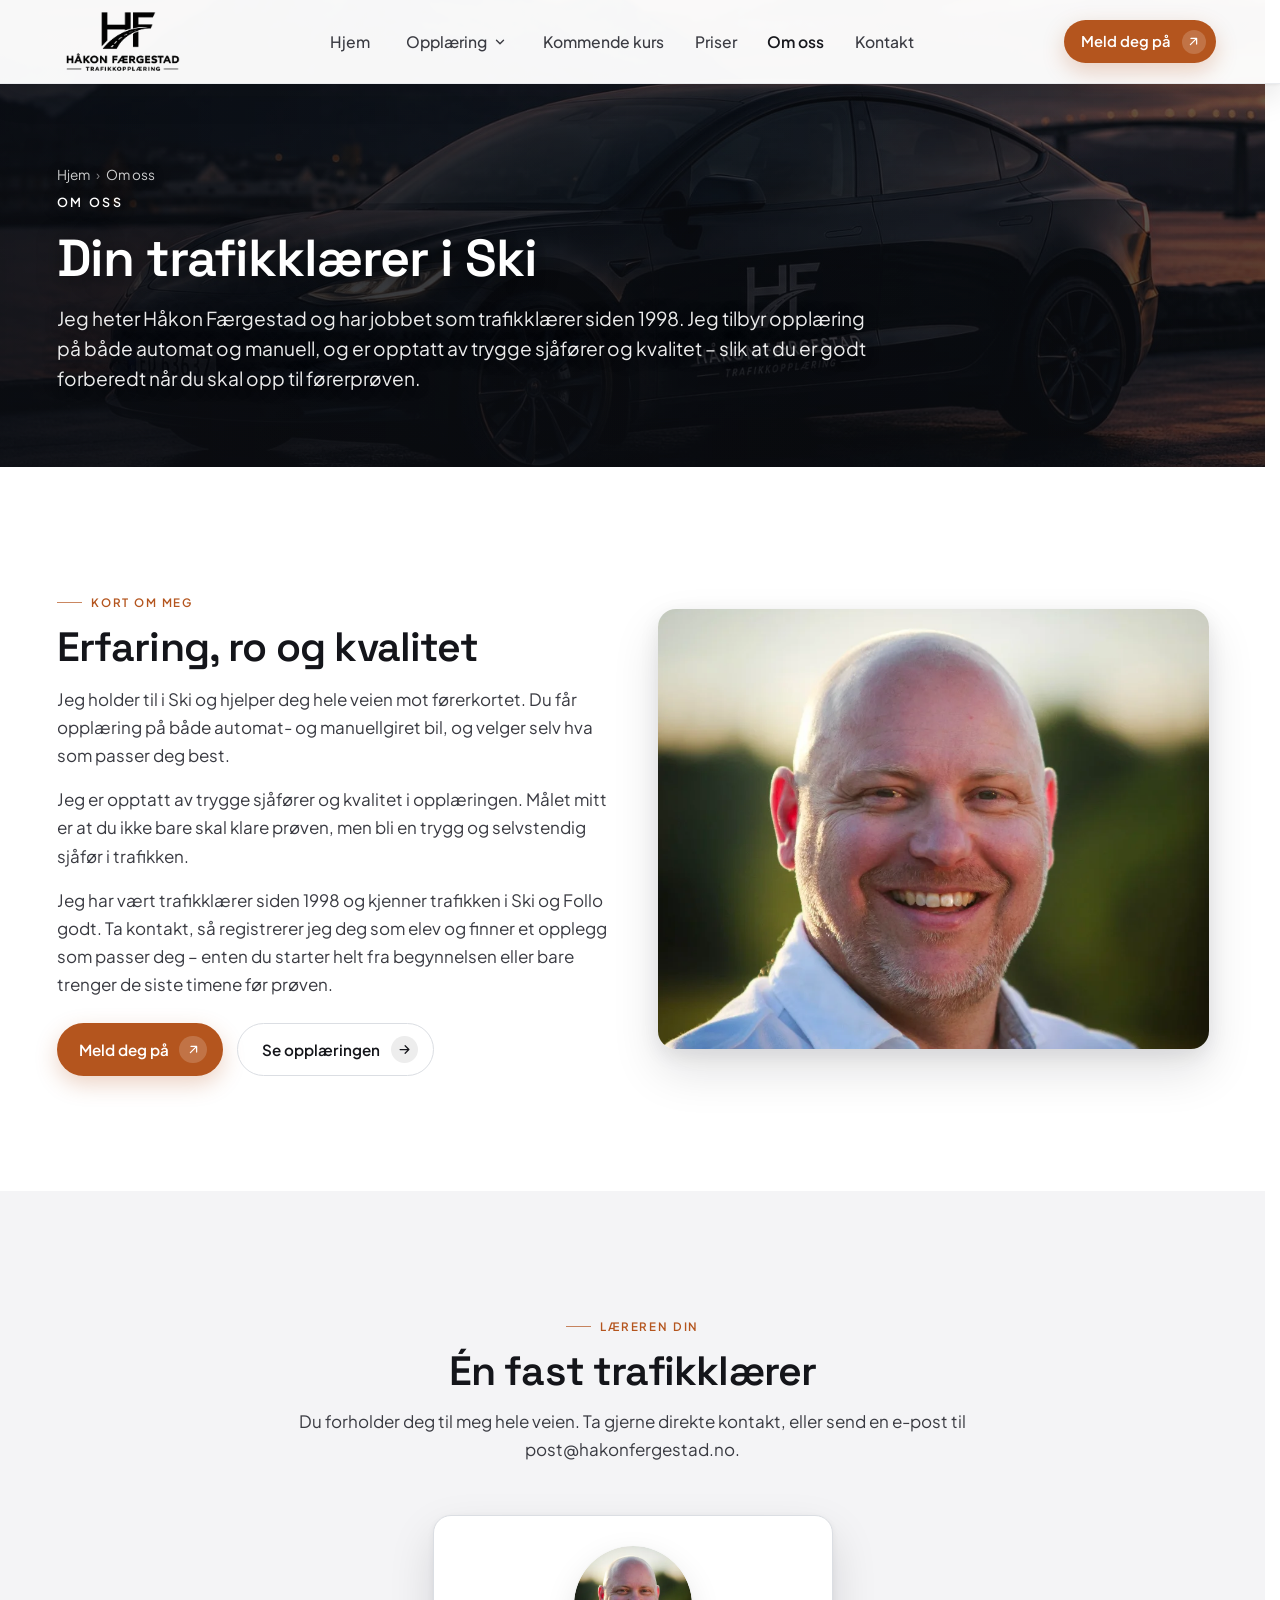
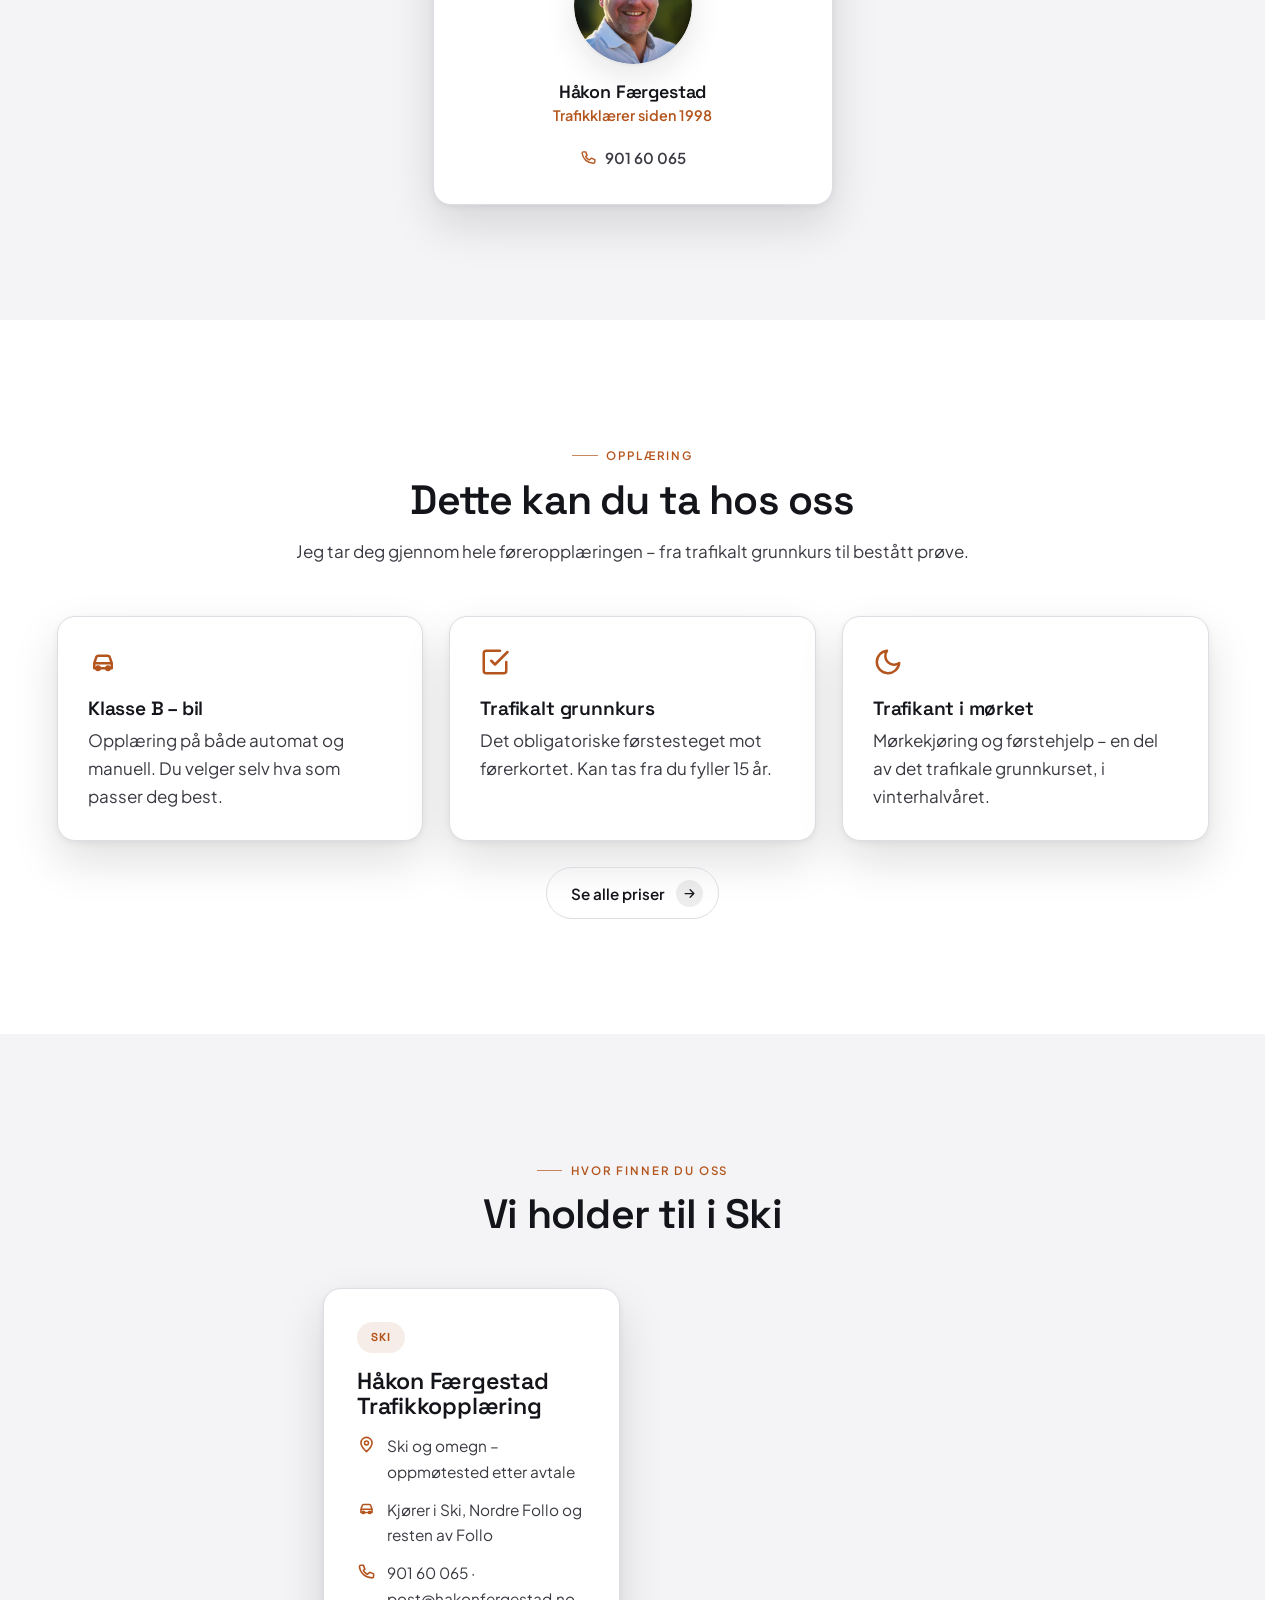
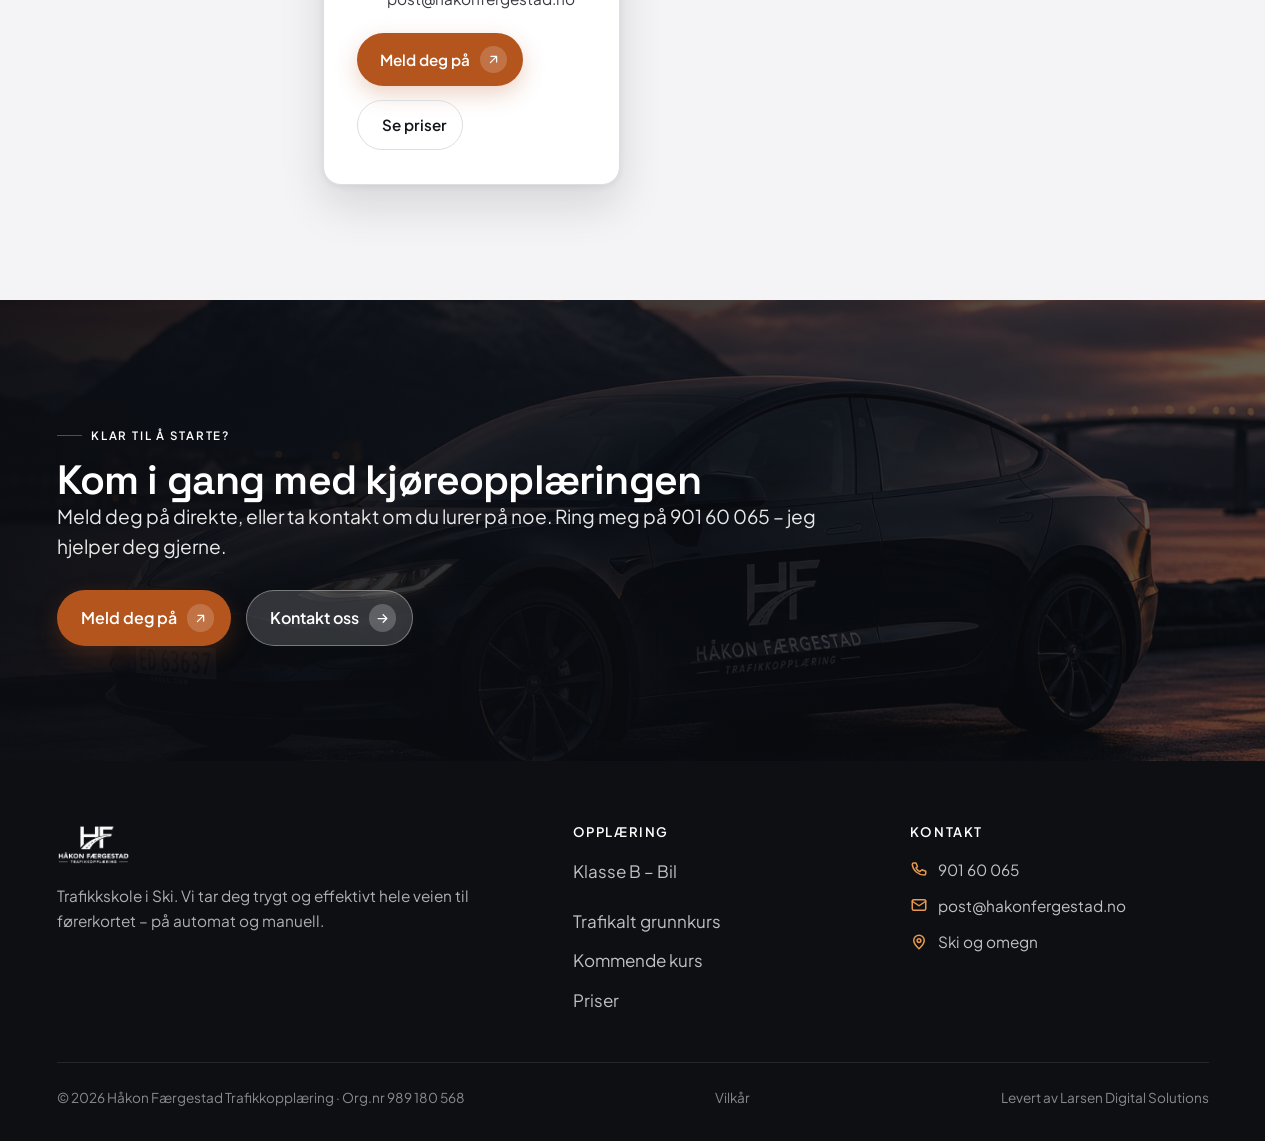
==== om-oss.html @ 49f1399c "Håkon Færgestad Trafikkopplæring – nettside (utkast) Statisk high-end nettside for trafikkskole i Sk" ====
<!DOCTYPE html>
<html lang="nb">
<head>
  <meta charset="UTF-8">
  <meta name="viewport" content="width=device-width, initial-scale=1">
  <script>document.documentElement.classList.add('js')</script>
  <title>Om oss – Håkon Færgestad Trafikkopplæring i Ski</title>
  <meta name="description" content="Bli kjent med Håkon Færgestad Trafikkopplæring i Ski. Opplæring på automat og manuell, med trafikklærere som er opptatt av trygge sjåfører og kvalitet slik at du består førerprøven på første forsøk.">
  <link rel="canonical" href="https://hakonfergestad.no/om-oss.html">
  <meta name="theme-color" content="#0E0F13">
  <link rel="icon" type="image/png" href="img/favicon.png">
  <link rel="apple-touch-icon" href="img/favicon.png">
  <meta property="og:type" content="website">
  <meta property="og:site_name" content="Håkon Færgestad Trafikkopplæring">
  <meta property="og:locale" content="nb_NO">
  <meta property="og:title" content="Om oss – Håkon Færgestad Trafikkopplæring i Ski">
  <meta property="og:description" content="Trafikkskole i Ski. Opplæring på automat og manuell, med fokus på trygge sjåfører og kvalitet i opplæringen.">
  <meta property="og:url" content="https://hakonfergestad.no/om-oss.html">
  <meta property="og:image" content="https://hakonfergestad.no/img/og.jpg">
  <meta name="twitter:card" content="summary_large_image">
  <meta name="twitter:title" content="Om oss – Håkon Færgestad Trafikkopplæring i Ski">
  <meta name="twitter:description" content="Trafikkskole i Ski. Opplæring på automat og manuell – trygge sjåfører og kvalitet i opplæringen.">
  <meta name="twitter:image" content="https://hakonfergestad.no/img/og.jpg">
  <meta name="geo.region" content="NO-02">
  <meta name="geo.placename" content="Ski">
  <link rel="stylesheet" href="css/styles.css?v=41">
  <script type="application/ld+json">{"@context":"https://schema.org","@type":"BreadcrumbList","itemListElement":[{"@type":"ListItem","position":1,"name":"Hjem","item":"https://hakonfergestad.no/"},{"@type":"ListItem","position":2,"name":"Om oss","item":"https://hakonfergestad.no/om-oss.html"}]}</script>
  <style>
    .ploc { display: grid; gap: clamp(1.1rem, 2vw, 1.6rem); }
    @media (min-width: 760px) { .ploc { grid-template-columns: 1fr 1fr; } }
    .loc-card { display: flex; flex-direction: column; padding: clamp(1.6rem, 3vw, 2.1rem); }
    .loc-card__tag { display: inline-flex; align-self: flex-start; font-family: var(--font-display); font-weight: 700; font-size: .72rem; letter-spacing: .1em; text-transform: uppercase; color: var(--accent); background: rgba(180,85,30,.1); padding: .36rem .85rem; border-radius: 999px; margin-bottom: 1rem; }
    .loc-card h3 { font-size: 1.45rem; margin-bottom: .9rem; }
    .loc-list { list-style: none; padding: 0; margin: 0 0 1.4rem; display: grid; gap: .8rem; }
    .loc-list li { display: flex; gap: .7rem; align-items: flex-start; font-size: .96rem; color: var(--ink-2); }
    .loc-list svg { flex: none; width: 19px; height: 19px; color: var(--accent); margin-top: 2px; }
    .loc-card .btn-row { margin-top: auto; }
    .team { text-align: center; align-items: center; padding: clamp(1.5rem, 2.6vw, 1.9rem); }
    .team__avatar { width: 74px; height: 74px; border-radius: 50%; display: grid; place-items: center; margin: 0 auto 1.1rem; background: linear-gradient(135deg, var(--accent), var(--brand)); color: #fff; font-family: var(--font-display); font-weight: 700; font-size: 1.5rem; letter-spacing: .02em; box-shadow: var(--shadow-sm); }
    .team h3 { font-size: 1.12rem; margin-bottom: .2rem; }
    .team__role { color: var(--accent); font-weight: 600; font-size: .9rem; margin: 0 0 1.1rem; }
    .team__tel { display: inline-flex; align-items: center; gap: .5rem; font-weight: 600; font-size: .94rem; color: var(--ink-2); }
    .team__tel svg { width: 17px; height: 17px; color: var(--accent); flex: none; }
    .team__tel:hover { color: var(--brand); }
  </style>
</head>
<body>
  <a href="#hovedinnhold" class="skip-link">Hopp til innhold</a>

  <!-- ===================== NAV ===================== -->
  <header class="nav">
    <div class="container nav__inner">
      <a class="brand" href="index.html" aria-label="Håkon Færgestad Trafikkopplæring, forside"><img decoding="async" class="brand__logo" src="img/logo-hvit.png" alt="Håkon Færgestad Trafikkopplæring"></a>
      <nav class="nav__links" aria-label="Hovedmeny">
        <a href="index.html">Hjem</a>
        <div class="has-dd">
          <button class="dd__btn" aria-haspopup="true" aria-expanded="false">Opplæring
            <svg viewBox="0 0 24 24" fill="none" stroke="currentColor" stroke-width="2.4" stroke-linecap="round" stroke-linejoin="round" aria-hidden="true"><path d="m6 9 6 6 6-6"/></svg>
          </button>
          <div class="dd__panel" role="menu">
            <a href="klasse-b.html" role="menuitem"><span class="dd__ic"><svg viewBox="0 0 24 24" fill="none" stroke="currentColor" stroke-width="2" stroke-linecap="round" stroke-linejoin="round"><path d="M5 13l1.5-4.5A2 2 0 0 1 8.4 7h7.2a2 2 0 0 1 1.9 1.5L19 13M5 13h14v4H5z"/><circle cx="8" cy="17" r="1.4"/><circle cx="16" cy="17" r="1.4"/></svg></span><span><b>Klasse B – Bil</b><span>Manuell eller automat</span></span></a>
            <a href="trafikalt-grunnkurs.html" role="menuitem"><span class="dd__ic"><svg viewBox="0 0 24 24" fill="none" stroke="currentColor" stroke-width="2" stroke-linecap="round" stroke-linejoin="round"><path d="M9 11l3 3L22 4"/><path d="M21 12v7a2 2 0 0 1-2 2H5a2 2 0 0 1-2-2V5a2 2 0 0 1 2-2h11"/></svg></span><span><b>Trafikalt grunnkurs</b><span>Obligatorisk førstesteg</span></span></a>
          </div>
        </div>
        <a href="kommende-kurs.html">Kommende kurs</a>
        <a href="priser.html">Priser</a>
        <a href="om-oss.html" aria-current="page">Om oss</a>
        <a href="kontakt.html">Kontakt</a>
      </nav>
      <div class="nav__cta">
        <a class="btn btn--primary" href="kontakt.html">Meld deg på
          <span class="btn__icon" aria-hidden="true"><svg viewBox="0 0 24 24" fill="none" stroke="currentColor" stroke-width="2" stroke-linecap="round" stroke-linejoin="round"><path d="M7 17 17 7M8 7h9v9"/></svg></span>
        </a>
      </div>
      <button class="nav__burger" aria-label="Åpne meny" aria-expanded="false" aria-controls="mobilmeny"><span></span><span></span><span></span></button>
    </div>
  </header>

  <div class="mobile-menu" id="mobilmeny">
    <a class="m-link" href="index.html">Hjem</a>
    <span class="m-link" style="cursor:default;opacity:.7">Opplæring</span>
    <div class="m-sub">
      <a href="klasse-b.html">Klasse B – Bil</a>
      <a href="trafikalt-grunnkurs.html">Trafikalt grunnkurs</a>
    </div>
    <a class="m-link" href="kommende-kurs.html">Kommende kurs</a>
    <a class="m-link" href="priser.html">Priser</a>
    <a class="m-link" href="om-oss.html">Om oss</a>
    <a class="m-link" href="kontakt.html">Kontakt</a>
    <div class="mobile-menu__foot">
      <a class="btn btn--primary btn--block" href="kontakt.html">Meld deg på</a>
    </div>
  </div>

  <main id="hovedinnhold">

    <!-- ===================== SUBHERO ===================== -->
    <section class="subhero">
      <div class="subhero__bg" aria-hidden="true"><img decoding="async" src="img/hf-hero.jpg" alt="" width="1920" height="900"></div>
      <div class="subhero__scrim" aria-hidden="true"></div>
      <span data-nav-sentinel style="position:absolute;top:60px;height:1px;width:1px"></span>
      <div class="container">
        <nav class="crumbs" aria-label="Brødsmuler"><a href="index.html">Hjem</a><span>›</span> Om oss</nav>
        <span class="eyebrow">Om oss</span>
        <h1 style="margin-top:1rem">Din trafikklærer i Ski</h1>
        <p class="lead">Jeg heter Håkon Færgestad og har jobbet som trafikklærer siden 1998. Jeg tilbyr opplæring på både automat og manuell, og er opptatt av trygge sjåfører og kvalitet – slik at du er godt forberedt når du skal opp til førerprøven.</p>
      </div>
    </section>

    <!-- ===================== KORT OM SKOLEN ===================== -->
    <section class="section">
      <div class="container">
        <div class="split reveal">
          <div class="prose">
            <span class="eyebrow">Kort om meg</span>
            <h2 style="margin:.8rem 0 1rem">Erfaring, ro og kvalitet</h2>
            <p>Jeg holder til i Ski og hjelper deg hele veien mot førerkortet. Du får opplæring på både automat- og manuellgiret bil, og velger selv hva som passer deg best.</p>
            <p>Jeg er opptatt av trygge sjåfører og kvalitet i opplæringen. Målet mitt er at du ikke bare skal klare prøven, men bli en trygg og selvstendig sjåfør i trafikken.</p>
            <p>Jeg har vært trafikklærer siden 1998 og kjenner trafikken i Ski og Follo godt. Ta kontakt, så registrerer jeg deg som elev og finner et opplegg som passer deg – enten du starter helt fra begynnelsen eller bare trenger de siste timene før prøven.</p>
            <div class="btn-row" style="margin-top:1.6rem">
              <a class="btn btn--primary" href="kontakt.html">Meld deg på<span class="btn__icon" aria-hidden="true"><svg viewBox="0 0 24 24" fill="none" stroke="currentColor" stroke-width="2" stroke-linecap="round" stroke-linejoin="round"><path d="M7 17 17 7M8 7h9v9"/></svg></span></a>
              <a class="btn btn--ghost" href="klasse-b.html">Se opplæringen<span class="btn__icon" aria-hidden="true"><svg viewBox="0 0 24 24" fill="none" stroke="currentColor" stroke-width="2" stroke-linecap="round" stroke-linejoin="round"><path d="M5 12h14M13 6l6 6-6 6"/></svg></span></a>
            </div>
          </div>
          <div class="split__media"><img decoding="async" src="img/hakon-stor.webp" alt="Håkon Færgestad, trafikklærer i Ski" loading="lazy" width="900" height="900" style="object-position:50% 22%"></div>
        </div>
      </div>
    </section>

    <!-- ===================== VÅRE TRAFIKKLÆRERE ===================== -->
    <section class="section section--soft" id="ansatte">
      <div class="container">
        <div class="section-head section-head--center reveal">
          <span class="eyebrow eyebrow--center">Læreren din</span>
          <h2>Én fast trafikklærer</h2>
          <p class="measure" style="margin:.9rem auto 0">Du forholder deg til meg hele veien. Ta gjerne direkte kontakt, eller send en e-post til <a href="mailto:post@hakonfergestad.no">post@hakonfergestad.no</a>.</p>
        </div>
        <div class="reveal" style="max-width:400px;margin-inline:auto">
          <article class="card team">
            <span class="team__avatar" style="width:118px;height:118px;padding:0;overflow:hidden;background:none"><img decoding="async" src="img/hakon.webp" alt="Håkon Færgestad, trafikklærer" width="118" height="118" style="width:100%;height:100%;object-fit:cover;border-radius:50%"></span>
            <h3>Håkon Færgestad</h3>
            <p class="team__role">Trafikklærer siden 1998</p>
            <a class="team__tel" href="tel:+4790160065"><svg viewBox="0 0 24 24" fill="none" stroke="currentColor" stroke-width="2" stroke-linecap="round" stroke-linejoin="round" aria-hidden="true"><path d="M5 4h3l2 5-2 1.5a11 11 0 0 0 5 5L16 13l5 2v3a2 2 0 0 1-2 2A16 16 0 0 1 3 6a2 2 0 0 1 2-2Z"/></svg>901 60 065</a>
          </article>
        </div>
      </div>
    </section>

    <!-- ===================== HVA VI TILBYR ===================== -->
    <section class="section">
      <div class="container">
        <div class="section-head section-head--center reveal">
          <span class="eyebrow eyebrow--center">Opplæring</span>
          <h2>Dette kan du ta hos oss</h2>
          <p class="measure" style="margin:.9rem auto 0">Jeg tar deg gjennom hele føreropplæringen – fra trafikalt grunnkurs til bestått prøve.</p>
        </div>
        <div class="grid grid-3">
          <div class="card reveal" style="padding:1.9rem">
            <span style="color:var(--accent);display:inline-flex"><svg width="30" height="30" viewBox="0 0 24 24" fill="none" stroke="currentColor" stroke-width="2" stroke-linecap="round" stroke-linejoin="round" aria-hidden="true"><path d="M5 13l1.5-4.5A2 2 0 0 1 8.4 7h7.2a2 2 0 0 1 1.9 1.5L19 13M5 13h14v4H5z"/><circle cx="8" cy="17" r="1.4"/><circle cx="16" cy="17" r="1.4"/></svg></span>
            <h3 style="margin:.9rem 0 .4rem;font-size:1.2rem">Klasse B – bil</h3>
            <p>Opplæring på både automat og manuell. Du velger selv hva som passer deg best.</p>
          </div>
          <div class="card reveal" data-delay="1" style="padding:1.9rem">
            <span style="color:var(--accent);display:inline-flex"><svg width="30" height="30" viewBox="0 0 24 24" fill="none" stroke="currentColor" stroke-width="2" stroke-linecap="round" stroke-linejoin="round" aria-hidden="true"><path d="M9 11l3 3L22 4"/><path d="M21 12v7a2 2 0 0 1-2 2H5a2 2 0 0 1-2-2V5a2 2 0 0 1 2-2h11"/></svg></span>
            <h3 style="margin:.9rem 0 .4rem;font-size:1.2rem">Trafikalt grunnkurs</h3>
            <p>Det obligatoriske førstesteget mot førerkortet. Kan tas fra du fyller 15 år.</p>
          </div>
          <div class="card reveal" data-delay="2" style="padding:1.9rem">
            <span style="color:var(--accent);display:inline-flex"><svg width="30" height="30" viewBox="0 0 24 24" fill="none" stroke="currentColor" stroke-width="2" stroke-linecap="round" stroke-linejoin="round" aria-hidden="true"><path d="M21 12.79A9 9 0 1 1 11.21 3 7 7 0 0 0 21 12.79Z"/></svg></span>
            <h3 style="margin:.9rem 0 .4rem;font-size:1.2rem">Trafikant i mørket</h3>
            <p>Mørkekjøring og førstehjelp – en del av det trafikale grunnkurset, i vinterhalvåret.</p>
          </div>
        </div>
        <div class="center reveal" style="margin-top:1.6rem">
          <a class="btn btn--ghost" href="priser.html">Se alle priser<span class="btn__icon" aria-hidden="true"><svg viewBox="0 0 24 24" fill="none" stroke="currentColor" stroke-width="2" stroke-linecap="round" stroke-linejoin="round"><path d="M5 12h14M13 6l6 6-6 6"/></svg></span></a>
        </div>
      </div>
    </section>

    <!-- ===================== STED ===================== -->
    <section class="section section--soft">
      <div class="container">
        <div class="section-head section-head--center reveal">
          <span class="eyebrow eyebrow--center">Hvor finner du oss</span>
          <h2>Vi holder til i Ski</h2>
        </div>
        <div class="ploc reveal" style="max-width:620px;margin-inline:auto">
          <article class="card loc-card">
            <span class="loc-card__tag">Ski</span>
            <h3>Håkon Færgestad Trafikkopplæring</h3>
            <ul class="loc-list">
              <li><svg viewBox="0 0 24 24" fill="none" stroke="currentColor" stroke-width="2" stroke-linecap="round" stroke-linejoin="round" aria-hidden="true"><path d="M12 21s-7-6.5-7-11a7 7 0 0 1 14 0c0 4.5-7 11-7 11Z"/><circle cx="12" cy="10" r="2.5"/></svg><span>Ski og omegn – oppmøtested etter avtale</span></li>
              <li><svg viewBox="0 0 24 24" fill="none" stroke="currentColor" stroke-width="2" stroke-linecap="round" stroke-linejoin="round" aria-hidden="true"><path d="M5 13l1.5-4.5A2 2 0 0 1 8.4 7h7.2a2 2 0 0 1 1.9 1.5L19 13M5 13h14v4H5z"/><circle cx="8" cy="17" r="1.4"/><circle cx="16" cy="17" r="1.4"/></svg><span>Kjører i Ski, Nordre Follo og resten av Follo</span></li>
              <li><svg viewBox="0 0 24 24" fill="none" stroke="currentColor" stroke-width="2" stroke-linecap="round" stroke-linejoin="round" aria-hidden="true"><path d="M5 4h3l2 5-2 1.5a11 11 0 0 0 5 5L16 13l5 2v3a2 2 0 0 1-2 2A16 16 0 0 1 3 6a2 2 0 0 1 2-2Z"/></svg><span><a href="tel:+4790160065">901 60 065</a> · <a href="mailto:post@hakonfergestad.no">post@hakonfergestad.no</a></span></li>
            </ul>
            <div class="btn-row">
              <a class="btn btn--primary" href="kontakt.html">Meld deg på<span class="btn__icon" aria-hidden="true"><svg viewBox="0 0 24 24" fill="none" stroke="currentColor" stroke-width="2" stroke-linecap="round" stroke-linejoin="round"><path d="M7 17 17 7M8 7h9v9"/></svg></span></a>
              <a class="btn btn--ghost" href="priser.html">Se priser</a>
            </div>
          </article>
        </div>
      </div>
    </section>

    <!-- ===================== CTA-BAND ===================== -->
    <section class="cta-band section reveal">
      <div class="cta-band__bg" aria-hidden="true"><img decoding="async" src="img/hf-hero.jpg" alt="" width="1920" height="900" loading="lazy"></div>
      <div class="cta-band__scrim" aria-hidden="true"></div>
      <div class="container">
        <span class="eyebrow" style="color:#fff">Klar til å starte?</span>
        <h2 style="margin-top:.8rem">Kom i gang med kjøreopplæringen</h2>
        <p class="lead" style="max-width:56ch">Meld deg på direkte, eller ta kontakt om du lurer på noe. Ring meg på 901 60 065 – jeg hjelper deg gjerne.</p>
        <div class="btn-row" style="margin-top:1.8rem">
          <a class="btn btn--primary btn--lg" href="kontakt.html">Meld deg på
            <span class="btn__icon" aria-hidden="true"><svg viewBox="0 0 24 24" fill="none" stroke="currentColor" stroke-width="2" stroke-linecap="round" stroke-linejoin="round"><path d="M7 17 17 7M8 7h9v9"/></svg></span>
          </a>
          <a class="btn btn--glass btn--lg" href="kontakt.html">Kontakt oss
            <span class="btn__icon" aria-hidden="true"><svg viewBox="0 0 24 24" fill="none" stroke="currentColor" stroke-width="2" stroke-linecap="round" stroke-linejoin="round"><path d="M5 12h14M13 6l6 6-6 6"/></svg></span>
          </a>
        </div>
      </div>
    </section>

  </main>

  <!-- ===================== FOOTER ===================== -->
  <footer class="footer">
    <div class="container">
      <div class="footer__grid">
        <div>
          <a class="brand" href="index.html" aria-label="Håkon Færgestad Trafikkopplæring, forside">
            <img decoding="async" class="brand__logo" src="img/logo-hvit.png" style="height:40px;width:auto;background:none;padding:0;border:0;border-radius:0;box-shadow:none" alt="Håkon Færgestad Trafikkopplæring">
          </a>
          <p class="footer__about">Trafikkskole i Ski. Vi tar deg trygt og effektivt hele veien til førerkortet – på automat og manuell.</p>
        </div>
        <div>
          <h4>Opplæring</h4>
          <ul>
            <li><a href="klasse-b.html">Klasse B – Bil</a></li>
            <li></li>
            <li><a href="trafikalt-grunnkurs.html">Trafikalt grunnkurs</a></li>
            <li><a href="kommende-kurs.html">Kommende kurs</a></li>
            <li><a href="priser.html">Priser</a></li>
          </ul>
        </div>
        <div>
          <h4>Kontakt</h4>
          <ul class="footer__contact">
            <li><svg viewBox="0 0 24 24" fill="none" stroke="currentColor" stroke-width="2" stroke-linecap="round" stroke-linejoin="round" aria-hidden="true"><path d="M5 4h3l2 5-2 1.5a11 11 0 0 0 5 5L16 13l5 2v3a2 2 0 0 1-2 2A16 16 0 0 1 3 6a2 2 0 0 1 2-2Z"/></svg><a href="tel:+4790160065">901 60 065</a></li><li><svg viewBox="0 0 24 24" fill="none" stroke="currentColor" stroke-width="2" stroke-linecap="round" stroke-linejoin="round" aria-hidden="true"><rect x="3" y="5" width="18" height="14" rx="2"/><path d="m3 7 9 6 9-6"/></svg><a href="mailto:post@hakonfergestad.no">post@hakonfergestad.no</a></li>
            <li><svg viewBox="0 0 24 24" fill="none" stroke="currentColor" stroke-width="2" stroke-linecap="round" stroke-linejoin="round" aria-hidden="true"><path d="M12 21s-7-6.5-7-11a7 7 0 0 1 14 0c0 4.5-7 11-7 11Z"/><circle cx="12" cy="10" r="2.5"/></svg><span style="line-height:1.6">Ski og omegn</span></li>
          </ul>
        </div>
      </div>
      <div class="footer__bar">
        <span>© <span data-year>2026</span> Håkon Færgestad Trafikkopplæring · Org.nr 989 180 568</span>
        <a href="vilkar.html">Vilkår</a>
        <span>Levert av Larsen Digital Solutions</span>
      </div>
    </div>
  </footer>

  <div class="mbar">
    <a class="btn btn--ghost" href="priser.html">Se priser</a>
    <a class="btn btn--primary" href="kontakt.html">Meld deg på
      <span class="btn__icon" aria-hidden="true"><svg viewBox="0 0 24 24" fill="none" stroke="currentColor" stroke-width="2" stroke-linecap="round" stroke-linejoin="round"><path d="M7 17 17 7M8 7h9v9"/></svg></span>
    </a>
  </div>

  <script src="js/main.js?v=13" defer></script>
</body>
</html>
---- css/styles.css ----
/* =====================================================================
   Thor Trafikk — designsystem (Molde)
   Palett: "Veibane". Grønn = funksjonell aksent (handling/godkjent),
   rød = sjelden merkevare-spark (logo, tynn understrek), gull = stjerner.
   Radius: knapper = pill, kort = 18px, input = 10px.
   Fonter: Space Grotesk (display) + Plus Jakarta Sans (brødtekst), selvhostet.
   ===================================================================== */

/* ---------- Fonter ---------- */
@font-face { font-family: 'Space Grotesk'; font-style: normal; font-weight: 500; font-display: swap; src: url('../fonts/space-grotesk-500.woff2') format('woff2'); }
@font-face { font-family: 'Space Grotesk'; font-style: normal; font-weight: 600; font-display: swap; src: url('../fonts/space-grotesk-600.woff2') format('woff2'); }
@font-face { font-family: 'Space Grotesk'; font-style: normal; font-weight: 700; font-display: swap; src: url('../fonts/space-grotesk-700.woff2') format('woff2'); }
@font-face { font-family: 'Plus Jakarta Sans'; font-style: normal; font-weight: 400; font-display: swap; src: url('../fonts/jakarta-400.woff2') format('woff2'); }
@font-face { font-family: 'Plus Jakarta Sans'; font-style: normal; font-weight: 500; font-display: swap; src: url('../fonts/jakarta-500.woff2') format('woff2'); }
@font-face { font-family: 'Plus Jakarta Sans'; font-style: normal; font-weight: 600; font-display: swap; src: url('../fonts/jakarta-600.woff2') format('woff2'); }
@font-face { font-family: 'Plus Jakarta Sans'; font-style: normal; font-weight: 700; font-display: swap; src: url('../fonts/jakarta-700.woff2') format('woff2'); }

/* ---------- Tokens ---------- */
:root {
  --ink: #14151A;          /* tekst – nær sort */
  --ink-2: #3A3B42;        /* sekundær tekst */
  --muted: #6B7177;        /* dempet */
  --brand: #17181D;        /* nær sort: solid-nav-lenker, aksent på lyst */
  --brand-dark: #000000;
  --accent: #B4551E;       /* HF kobber/amber – CTA-bakgrunn (hvit tekst, AA ~4.9:1) */
  --accent-hover: #9A4718;
  --accent-bright: #E8994F;/* dekor: lys amber på mørk bakgrunn */
  --spark: #B4551E;        /* kobber-spark fra solnedgangen i heroen */
  --gold: #E8994F;         /* stjerner / dekor */
  --bg: #FFFFFF;           /* hvit base – luftig; kort popper via kant + skygge */
  --bg-soft: #F4F4F6;      /* svært lett grå vekslingsseksjon */
  --bg-deep: #0E0F13;      /* mørk seksjon / footer – nær sort */
  --surface: #FFFFFF;
  --hairline: #DBDEE3;
  --hairline-soft: #EAECEF;

  --r-card: 18px;
  --r-card-inner: 12px;
  --r-input: 10px;
  --r-sm: 8px;
  --r-pill: 999px;

  --shadow-sm: 0 1px 3px rgba(17,18,22,.06), 0 12px 32px rgba(17,18,22,.10);
  --shadow-md: 0 6px 20px rgba(17,18,22,.08), 0 22px 48px rgba(17,18,22,.12);
  --shadow-lg: 0 30px 70px rgba(23,24,29,.16);

  --ease: cubic-bezier(0.16, 1, 0.3, 1);
  --ease-spring: cubic-bezier(0.32, 0.72, 0, 1);

  --font-display: 'Space Grotesk', ui-sans-serif, system-ui, sans-serif;
  --font-body: 'Plus Jakarta Sans', ui-sans-serif, system-ui, sans-serif;

  --maxw: 1200px;
  --nav-h: 84px;
}

/* ---------- Reset / base ---------- */
*, *::before, *::after { box-sizing: border-box; }
* { margin: 0; }
html { scroll-behavior: smooth; -webkit-text-size-adjust: 100%; scrollbar-gutter: stable; scroll-padding-top: calc(var(--nav-h) + 16px); }
body {
  font-family: var(--font-body);
  color: var(--ink);
  background: var(--bg);
  font-size: 1.0625rem;
  line-height: 1.65;
  -webkit-font-smoothing: antialiased;
  text-rendering: optimizeLegibility;
  overflow-x: hidden;
}
img { display: block; max-width: 100%; height: auto; }
a { color: inherit; text-decoration: none; }
button { font: inherit; cursor: pointer; }
[hidden] { display: none !important; }
:focus-visible { outline: 2px solid var(--accent-bright); outline-offset: 3px; border-radius: 4px; }

/* ---------- Typografi ---------- */
h1, h2, h3, h4 { font-family: var(--font-display); font-weight: 600; line-height: 1.08; letter-spacing: -0.02em; color: var(--ink); }
.h-display { font-size: clamp(2.6rem, 6vw, 4.6rem); font-weight: 700; line-height: 1.02; letter-spacing: -0.03em; }
h1 { font-size: clamp(2.1rem, 4.2vw, 3.25rem); }
h2 { font-size: clamp(1.8rem, 3.2vw, 2.6rem); }
h3 { font-size: clamp(1.2rem, 1.6vw, 1.45rem); letter-spacing: -0.01em; }
p { color: var(--ink-2); }
.lead { font-size: clamp(1.1rem, 1.5vw, 1.3rem); color: var(--ink-2); line-height: 1.55; }
.measure { max-width: 62ch; }
.muted { color: var(--muted); }
strong { font-weight: 600; color: var(--ink); }
.prose p + p { margin-top: 1rem; }
.prose h3 { margin: 2rem 0 .6rem; }
.prose ul { margin: 1rem 0 0; padding-left: 0; list-style: none; display: grid; gap: .7rem; }
.prose ul li { position: relative; padding-left: 1.6rem; color: var(--ink-2); }
.prose ul li::before { content: ""; position: absolute; left: 0; top: .62em; width: 8px; height: 8px; border-radius: 50%; background: var(--accent); }

.eyebrow {
  display: inline-flex; align-items: center; gap: .55rem;
  font-family: var(--font-body); font-weight: 600;
  font-size: .72rem; letter-spacing: .16em; text-transform: uppercase;
  color: var(--accent);
}
.eyebrow::before { content: ""; width: 1.6rem; height: 1px; background: var(--accent); display: inline-block; opacity: .7; }
.eyebrow--center { justify-content: center; }

/* ---------- Layout ---------- */
.container { width: 100%; max-width: var(--maxw); margin-inline: auto; padding-inline: 24px; }
.container--narrow { max-width: 860px; }
.section { padding-block: clamp(72px, 9vw, 132px); }
.section--soft { background: var(--bg-soft); }
.section--deep { background: var(--bg-deep); color: #ECEEF1; }
.section--tight { padding-block: clamp(56px, 6vw, 88px); }
.section-head { max-width: 64ch; margin-bottom: clamp(2.2rem, 4vw, 3.4rem); }
.section-head h2 { margin-top: .8rem; }
.section-head p { margin-top: 1rem; }
.section-head--center { margin-inline: auto; text-align: center; }

.grid { display: grid; gap: clamp(1.1rem, 2vw, 1.6rem); }
@media (min-width: 768px) {
  .grid-2 { grid-template-columns: repeat(2, 1fr); }
  .grid-3 { grid-template-columns: repeat(3, 1fr); }
  .grid-4 { grid-template-columns: repeat(4, 1fr); }
}

/* ---------- Knapper ---------- */
.btn {
  display: inline-flex; align-items: center; gap: .65rem;
  font-family: var(--font-body); font-weight: 600; font-size: .95rem;
  padding: .72rem .95rem .72rem 1.35rem;
  border-radius: var(--r-pill); border: 1px solid transparent;
  transition: transform .4s var(--ease-spring), background-color .3s var(--ease), box-shadow .3s var(--ease), color .3s var(--ease), border-color .3s var(--ease);
  white-space: nowrap;
}
.btn:active { transform: scale(.975); }
.btn__icon { display: grid; place-items: center; width: 1.7rem; height: 1.7rem; border-radius: var(--r-pill); background: rgba(255,255,255,.18); transition: transform .45s var(--ease-spring), background-color .3s var(--ease); }
.btn__icon svg { width: 15px; height: 15px; }
.btn:hover .btn__icon { transform: translate(2px, -1px); }

.btn--primary { background: var(--accent); color: #fff; box-shadow: 0 8px 22px rgba(180,85,30,.26); }
.btn--primary:hover { background: var(--accent-hover); box-shadow: 0 12px 30px rgba(180,85,30,.32); }

.btn--ghost { background: transparent; color: var(--ink); border-color: var(--hairline); padding-left: 1.5rem; }
.btn--ghost:hover { border-color: var(--brand); background: rgba(23,24,29,.04); }
.btn--ghost .btn__icon { background: rgba(23,24,29,.08); color: var(--brand); }

.btn--glass { background: rgba(255,255,255,.16); color: #fff; border-color: rgba(255,255,255,.34); padding-left: 1.5rem; }
.btn--glass:hover { background: rgba(255,255,255,.2); }
.btn--glass .btn__icon { background: rgba(255,255,255,.22); }

.btn--lg { font-size: 1rem; padding: .82rem 1rem .82rem 1.45rem; }
.btn--block { display: flex; justify-content: center; width: 100%; }
.btn-row { display: flex; flex-wrap: wrap; gap: .9rem; }

/* ---------- Navigasjon ---------- */
.nav { position: fixed; inset: 0 0 auto 0; z-index: 100; height: var(--nav-h); display: flex; align-items: center; transition: background-color .4s var(--ease), box-shadow .4s var(--ease), border-color .4s var(--ease); border-bottom: 1px solid transparent; }
.nav__inner { display: flex; align-items: center; justify-content: space-between; gap: 1.25rem; width: 100%; }
.nav.is-solid { background: rgba(255,255,255,.97); border-color: var(--hairline-soft); box-shadow: var(--shadow-sm); }
.brand { display: inline-flex; align-items: center; }
.brand__logo { height: 42px; width: auto; display: block; transition: filter .4s var(--ease); }
/* HF-logoen er hvit: vises hvit over mørk hero, blir svart når nav blir solid ved scroll */
.nav.is-solid .brand__logo { filter: brightness(0); }
/* men behold hvit logo når mobilmenyen er åpen (mørkt overlegg) */
body.menu-open .brand__logo { filter: none !important; }
/* tekstlogo-fallback til ekte logo er på plass */
.brand__text { font-family: var(--font-display); font-weight: 700; font-size: 1.35rem; letter-spacing: -0.02em; color: #fff; display: inline-flex; align-items: center; gap: .55rem; transition: color .4s var(--ease); }
.nav.is-solid .brand__text { color: var(--ink); }
.brand__text .spark { color: var(--spark); }
.brand__mark { width: 30px; height: 30px; flex: none; }

.nav__links { display: none; align-items: center; gap: 1.9rem; }
.nav__links > a, .dd__btn { font-weight: 500; font-size: .98rem; color: rgba(255,255,255,.88); transition: color .25s var(--ease); background: none; border: 0; font-family: var(--font-body); }
.nav.is-solid .nav__links > a, .nav.is-solid .dd__btn { color: var(--ink-2); }
.nav__links > a:hover, .dd__btn:hover { color: #fff; }
.nav.is-solid .nav__links > a:hover, .nav.is-solid .dd__btn:hover { color: var(--brand); }
.nav__links a[aria-current="page"] { color: #fff; font-weight: 600; }
.nav.is-solid .nav__links a[aria-current="page"] { color: var(--brand); }

/* dropdown */
.has-dd { position: relative; }
.dd__btn { display: inline-flex; align-items: center; gap: .35rem; cursor: pointer; }
.dd__btn svg { width: 14px; height: 14px; transition: transform .3s var(--ease); }
.has-dd:hover .dd__btn svg, .dd__btn[aria-expanded="true"] svg { transform: rotate(180deg); }
.dd__panel {
  position: absolute; top: calc(100% + 18px); left: 50%; transform: translateX(-50%) translateY(10px);
  min-width: 348px; background: #fff; border: 1px solid var(--hairline-soft); border-radius: 18px;
  box-shadow: 0 2px 8px rgba(17,18,22,.04), 0 24px 56px rgba(17,18,22,.16); padding: .5rem;
  opacity: 0; visibility: hidden; transition: opacity .28s var(--ease), transform .45s var(--ease-spring), visibility .28s; z-index: 50;
}
/* liten pil opp mot knappen */
.dd__panel::before { content: ""; position: absolute; top: -7px; left: 50%; transform: translateX(-50%) rotate(45deg); width: 14px; height: 14px; background: #fff; border-left: 1px solid var(--hairline-soft); border-top: 1px solid var(--hairline-soft); border-radius: 4px 0 0 0; }
.has-dd:hover .dd__panel, .has-dd:focus-within .dd__panel, .dd__panel.is-open { opacity: 1; visibility: visible; transform: translateX(-50%) translateY(0); }
.dd__panel a { position: relative; display: flex; gap: .9rem; align-items: center; padding: .8rem .9rem; border-radius: 13px; color: var(--ink); transition: background-color .22s var(--ease); }
.dd__panel a + a { margin-top: 2px; }
.dd__panel a:hover, .dd__panel a:focus-visible { background: var(--bg-soft); }
.dd__panel a[aria-current="page"] { background: rgba(180,85,30,.06); }
.dd__ic { flex: none; width: 42px; height: 42px; border-radius: 12px; display: grid; place-items: center; background: var(--bg-soft); color: var(--accent); border: 1px solid var(--hairline-soft); transition: background-color .22s var(--ease), color .22s var(--ease), border-color .22s var(--ease); }
.dd__panel a:hover .dd__ic, .dd__panel a[aria-current="page"] .dd__ic { background: var(--accent); color: #fff; border-color: var(--accent); }
.dd__ic svg { width: 20px; height: 20px; }
.dd__panel b { display: block; font-family: var(--font-display); font-weight: 600; font-size: 1rem; letter-spacing: -0.01em; color: var(--ink); transition: color .22s var(--ease); }
.dd__panel a:hover b { color: var(--brand); }
.dd__panel a > span:last-child > span { display: block; font-size: .82rem; color: var(--muted); line-height: 1.35; margin-top: .1rem; }

.nav__cta { display: none; align-items: center; gap: .8rem; }
.nav__login { font-weight: 600; font-size: .95rem; color: #fff; display: inline-flex; align-items: center; gap: .45rem; padding: .46rem .8rem; border-radius: var(--r-pill); border: 1px solid rgba(255,255,255,.34); transition: background-color .25s var(--ease), border-color .25s var(--ease), color .25s var(--ease); }
.nav__login:hover { background: rgba(255,255,255,.14); }
.nav__login svg { width: 16px; height: 16px; }
.nav.is-solid .nav__login { color: var(--brand); border-color: var(--hairline); }
.nav.is-solid .nav__login:hover { background: var(--bg-soft); border-color: var(--brand); }

.nav__burger { display: flex; flex-direction: column; align-items: center; justify-content: center; gap: 5px; width: 46px; height: 46px; border-radius: 12px; background: rgba(255,255,255,.14); border: 1px solid rgba(255,255,255,.25); }
.nav.is-solid .nav__burger { background: var(--bg-soft); border-color: var(--hairline); }
.nav__burger span { display: block; width: 20px; height: 2px; background: #fff; border-radius: 2px; transition: transform .4s var(--ease-spring), opacity .25s var(--ease); }
.nav.is-solid .nav__burger span { background: var(--ink); }
.nav__burger[aria-expanded="true"] span:nth-child(1) { transform: translateY(7px) rotate(45deg); }
.nav__burger[aria-expanded="true"] span:nth-child(2) { opacity: 0; }
.nav__burger[aria-expanded="true"] span:nth-child(3) { transform: translateY(-7px) rotate(-45deg); }

@media (min-width: 1040px) {
  .nav__links, .nav__cta { display: flex; }
  .nav__burger { display: none; }
}

/* mobilmeny-overlegg */
.mobile-menu { position: fixed; inset: 0; z-index: 99; padding: calc(var(--nav-h) + 18px) 24px 28px; background: rgba(14,15,19,.985); display: flex; flex-direction: column; gap: .1rem; overflow-y: auto; opacity: 0; visibility: hidden; transform: translateY(-8px); transition: opacity .4s var(--ease), transform .5s var(--ease-spring), visibility .4s; }
.mobile-menu.is-open { opacity: 1; visibility: visible; transform: none; }
.mobile-menu a.m-link { font-family: var(--font-display); font-weight: 600; font-size: 1.5rem; color: #fff; padding: .55rem 0; border-bottom: 1px solid rgba(255,255,255,.12); opacity: 0; transform: translateY(14px); transition: opacity .5s var(--ease), transform .6s var(--ease-spring); }
.mobile-menu.is-open a.m-link { opacity: 1; transform: none; }
.mobile-menu.is-open a.m-link:nth-child(1) { transition-delay: .06s; }
.mobile-menu.is-open a.m-link:nth-child(2) { transition-delay: .10s; }
.mobile-menu.is-open a.m-link:nth-child(3) { transition-delay: .14s; }
.mobile-menu.is-open a.m-link:nth-child(4) { transition-delay: .18s; }
.mobile-menu.is-open a.m-link:nth-child(5) { transition-delay: .22s; }
.mobile-menu.is-open a.m-link:nth-child(6) { transition-delay: .26s; }
.m-sub { display: grid; grid-template-columns: 1fr 1fr; gap: .4rem; padding: .7rem 0; opacity: 0; transform: translateY(14px); transition: opacity .5s var(--ease) .2s, transform .6s var(--ease-spring) .2s; }
.mobile-menu.is-open .m-sub { opacity: 1; transform: none; }
.m-sub a { font-size: .95rem; font-weight: 600; color: rgba(255,255,255,.92); background: rgba(255,255,255,.08); border-radius: 10px; padding: .65rem .8rem; }
.mobile-menu__foot { margin-top: auto; display: grid; gap: .8rem; padding-top: 1.4rem; }
.mobile-menu__foot .btn { width: 100%; justify-content: center; }
.mobile-menu__tel { color: #fff; font-size: 1.1rem; font-weight: 600; display: inline-flex; align-items: center; gap: .6rem; justify-content: center; }
body.menu-open { overflow: hidden; }
body.menu-open .nav { background: transparent; box-shadow: none; border-color: transparent; }
body.menu-open .brand__text { color: #fff; }

/* ---------- Hero ---------- */
.hero { position: relative; width: 100%; min-height: clamp(620px, 90vh, 860px); display: flex; align-items: stretch; color: #fff; isolation: isolate; }
.hero__bg { position: absolute; inset: 0; z-index: -2; overflow: hidden; }
.hero__bg img { width: 100%; height: 100%; object-fit: cover; }
.hero__scrim { position: absolute; inset: 0; z-index: -1; background: linear-gradient(90deg, rgba(14,15,19,.58) 0%, rgba(14,15,19,.28) 32%, rgba(14,15,19,.04) 58%, rgba(14,15,19,0) 78%); }
.hero__inner { display: flex; flex-direction: column; justify-content: space-between; padding-top: calc(var(--nav-h) + clamp(2.5rem, 12vh, 7.5rem)); padding-bottom: clamp(1.6rem, 4vh, 2.6rem); }
@media (min-width: 1024px) { .hero .hero__inner { max-width: none; margin-inline: 0; padding-left: clamp(40px, 7vw, 150px); padding-right: 40px; } }
.hero h1 { color: #fff; margin: 1.2rem 0 1.3rem; max-width: 16ch; font-size: clamp(2.4rem, 5vw, 3.8rem); line-height: 1.05; letter-spacing: -0.03em; text-shadow: 0 2px 34px rgba(0,0,0,.34); }
.hero .lead { color: rgba(255,255,255,.93); max-width: 34ch; text-shadow: 0 1px 14px rgba(0,0,0,.35); }
.hero .eyebrow, .subhero .eyebrow { color: rgba(255,255,255,.96); font-size: .78rem; letter-spacing: .22em; text-shadow: 0 1px 14px rgba(0,0,0,.5); }
.hero .eyebrow::before, .subhero .eyebrow::before { display: none; }
.hero .btn-row { margin-top: 2rem; }
.hero__badges { display: flex; flex-wrap: wrap; gap: .7rem 2.2rem; justify-content: center; }
.hero__badge { display: inline-flex; align-items: center; gap: .6rem; font-weight: 600; font-size: .95rem; color: #fff; text-shadow: 0 1px 10px rgba(0,0,0,.45); }
.hero__badge svg { width: 20px; height: 20px; color: var(--accent-bright); flex: none; }
/* Hero på mobil: la høyden følge innholdet og pakk punktene pent */
@media (max-width: 700px) {
  .hero { min-height: auto; }
  .hero__inner { padding-top: calc(var(--nav-h) + 1.8rem); padding-bottom: 2rem; gap: 2.4rem; }
  .hero__badges { justify-content: flex-start; gap: .55rem 1.5rem; }
}

@media (prefers-reduced-motion: no-preference) {
  html.js .hero__inner > * { opacity: 0; animation: heroIn .9s var(--ease) both; }
  html.js .hero__inner > h1 { animation-delay: .12s; }
  html.js .hero__inner > .lead { animation-delay: .24s; }
  html.js .hero__inner > .btn-row { animation-delay: .36s; }
  html.js .hero__inner > .hero__badges { animation-delay: .48s; }
}
@keyframes heroIn { from { opacity: 0; transform: translateY(18px); } to { opacity: 1; transform: none; } }

/* ---------- Sub-hero (innersider) ---------- */
.subhero { position: relative; color: #fff; isolation: isolate; overflow: hidden; padding-top: calc(var(--nav-h) + clamp(2.6rem, 7vw, 5rem)); padding-bottom: clamp(2.6rem, 7vw, 4.6rem); background: var(--bg-deep); }
.subhero__bg { position: absolute; inset: 0; z-index: -2; }
.subhero__bg img { width: 100%; height: 100%; object-fit: cover; opacity: .72; }
.subhero__scrim { position: absolute; inset: 0; z-index: -1; background: linear-gradient(90deg, rgba(11,13,18,.7) 0%, rgba(11,13,18,.45) 55%, rgba(11,13,18,.3) 100%), linear-gradient(180deg, rgba(11,13,18,.15) 0%, rgba(11,13,18,.5) 100%); }
.subhero h1 { color: #fff; margin: 1rem 0 1.1rem; max-width: 20ch; text-shadow: 0 2px 22px rgba(0,0,0,.55); }
.subhero .lead { color: rgba(255,255,255,.92); max-width: 58ch; text-shadow: 0 1px 14px rgba(0,0,0,.5); }
.subhero .eyebrow { color: #fff; }
.subhero .btn-row { margin-top: 1.8rem; }
.crumbs { font-size: .85rem; color: rgba(255,255,255,.8); display: flex; flex-wrap: wrap; gap: .4rem; align-items: center; text-shadow: 0 1px 10px rgba(0,0,0,.55); }
.crumbs a:hover { color: #fff; }
.crumbs span { opacity: .6; }

/* ---------- Fordeler (linjeikoner) ---------- */
.fordeler { display: grid; gap: clamp(1.8rem, 3vw, 2.6rem); }
@media (min-width: 768px) { .fordeler { grid-template-columns: repeat(3, 1fr); } }
.fordel__ic { color: var(--accent); margin-bottom: 1rem; }
.fordel__ic svg { width: 30px; height: 30px; }
.fordel h3 { font-size: 1.16rem; margin-bottom: .45rem; }
.fordel p { font-size: .98rem; }

/* ---------- Trust-stripe / stats ---------- */
.trust { background: var(--brand); color: #fff; padding-block: 13px; }
.trust__grid { display: grid; grid-template-columns: repeat(2, 1fr); gap: 1px; background: rgba(255,255,255,.16); border-radius: var(--r-card); overflow: hidden; }
@media (min-width: 768px) { .trust__grid { grid-template-columns: repeat(4, 1fr); } }
.trust__item { background: var(--brand); padding: .55rem 1rem; text-align: center; }
.trust__item--link { transition: background-color .25s var(--ease); }
.trust__item--link:hover { background: var(--brand-dark); }
.trust__item--link .trust__label { text-decoration: underline; text-underline-offset: 3px; text-decoration-color: rgba(255,255,255,.4); }
.trust__num { font-family: var(--font-display); font-weight: 700; font-size: clamp(1.02rem, 1.5vw, 1.3rem); line-height: 1.1; letter-spacing: -0.02em; display: block; }
.trust__label { display: block; margin-top: .2rem; font-size: .78rem; color: rgba(255,255,255,.8); }

.stats { display: grid; grid-template-columns: repeat(2, 1fr); gap: .6rem clamp(.8rem, 2vw, 1.2rem); max-width: 900px; margin-inline: auto; }
@media (min-width: 820px) { .stats { grid-template-columns: repeat(4, 1fr); } }
.stat { text-align: center; padding: .7rem .5rem; }
@media (min-width: 820px) { .stat + .stat { border-left: 1px solid var(--hairline-soft); } .section--deep .stat + .stat { border-left-color: rgba(255,255,255,.14); } }
.stat__num { display: block; font-family: var(--font-display); font-weight: 700; font-size: clamp(2rem, 3.4vw, 2.7rem); line-height: 1; letter-spacing: -0.03em; color: var(--accent); white-space: nowrap; }
.section--deep .stat__num { color: #fff; }
.stat__label { display: block; margin-top: .5rem; font-size: .9rem; line-height: 1.3; color: var(--muted); }
.section--deep .stat__label { color: rgba(236,238,241,.74); }

/* ---------- Kort ---------- */
.card { background: var(--surface); border-radius: var(--r-card); border: 1px solid var(--hairline); box-shadow: 0 2px 6px rgba(17,18,22,.06), 0 20px 46px rgba(17,18,22,.13); transition: transform .5s var(--ease), box-shadow .5s var(--ease); }
.card:hover { transform: translateY(-4px); box-shadow: var(--shadow-md); }
.bezel { background: var(--bg-soft); border: 1px solid var(--hairline); border-radius: calc(var(--r-card) + 6px); padding: 7px; box-shadow: var(--shadow-md); }
.bezel__inner { background: var(--surface); border-radius: var(--r-card); box-shadow: inset 0 1px 0 rgba(255,255,255,.7), 0 1px 2px rgba(17,18,22,.04); padding: clamp(1.5rem, 3vw, 2.6rem); }

/* ---------- Tjeneste-/klassekort ---------- */
.svc { display: flex; flex-direction: column; overflow: hidden; }
.svc__media { position: relative; aspect-ratio: 16 / 10; overflow: hidden; background: var(--bg-soft); }
.svc__media img { width: 100%; height: 100%; object-fit: cover; transition: transform .8s var(--ease); }
.svc:hover .svc__media img { transform: scale(1.05); }
.svc__tag { position: absolute; top: 1rem; left: 1rem; z-index: 2; font-size: .72rem; font-weight: 700; letter-spacing: .08em; text-transform: uppercase; color: #fff; background: var(--accent); padding: .35rem .7rem; border-radius: var(--r-pill); }
.svc__body { padding: 1.15rem 1.25rem 1.3rem; display: flex; flex-direction: column; flex: 1; }
.svc__body h3 { margin-bottom: .5rem; }
.svc__body p { font-size: .9rem; line-height: 1.5; }
.svc__meta { display: flex; flex-wrap: wrap; gap: .5rem; margin-top: 1rem; }
.svc__meta span { font-size: .82rem; font-weight: 600; color: var(--brand); background: rgba(23,24,29,.07); border: 1px solid rgba(23,24,29,.12); padding: .28rem .6rem; border-radius: var(--r-pill); }
.svc__link { margin-top: auto; padding-top: 1.1rem; font-weight: 600; color: var(--accent); display: inline-flex; align-items: center; gap: .5rem; }
.svc__link svg { width: 16px; height: 16px; transition: transform .4s var(--ease-spring); }
.svc:hover .svc__link svg { transform: translateX(4px); }

/* ---------- Prosess-steg / trinn ---------- */
.steps { counter-reset: step; }
.step { position: relative; padding: 1.8rem; }
.step__num { font-family: var(--font-display); font-weight: 700; font-size: 2.6rem; color: var(--accent-bright); line-height: 1; letter-spacing: -0.03em; opacity: .95; }
.step h3 { margin: .9rem 0 .5rem; }
.step p { font-size: .98rem; }
/* tidslinje (trinn 1–4) */
.trinn { display: grid; gap: 1.1rem; }
.trinn__item { display: grid; grid-template-columns: auto 1fr; gap: 1.2rem; align-items: start; padding: 1.4rem 1.5rem; }
.trinn__badge { font-family: var(--font-display); font-weight: 700; width: 46px; height: 46px; border-radius: 13px; display: grid; place-items: center; background: rgba(180,85,30,.1); color: var(--accent); font-size: 1.15rem; }
.trinn__item h3 { font-size: 1.12rem; margin-bottom: .35rem; }
.trinn__item p { font-size: .96rem; }

/* ---------- Sitater / anmeldelser ---------- */
.quote { display: flex; flex-direction: column; padding: 1.3rem 1.4rem; height: 100%; }
.quote__stars { color: var(--gold); letter-spacing: .15em; font-size: .9rem; margin-bottom: .6rem; }
.quote p { font-family: var(--font-display); font-weight: 500; font-size: 1.1rem; line-height: 1.45; color: var(--ink); letter-spacing: -0.01em; }
.quote__by { margin-top: auto; padding-top: .9rem; display: flex; align-items: center; gap: .8rem; }
.quote__avatar { width: 36px; height: 36px; border-radius: var(--r-pill); object-fit: cover; flex: none; display: grid; place-items: center; font-weight: 600; }
.quote__by b { font-weight: 600; font-size: .95rem; }
.quote__by span { display: block; font-size: .85rem; color: var(--muted); }
.reviews-head { display: flex; flex-wrap: wrap; align-items: center; gap: .8rem 1.4rem; }
.reviews-score { display: inline-flex; align-items: center; gap: .6rem; font-weight: 600; }
.reviews-score b { font-family: var(--font-display); font-size: 1.6rem; }
.reviews-score .stars { color: var(--gold); letter-spacing: .12em; }

/* ---------- Split ---------- */
.split { display: grid; grid-template-columns: minmax(0, 1fr); gap: clamp(1.8rem, 4vw, 3.5rem); align-items: center; }
@media (min-width: 900px) { .split { grid-template-columns: 1fr 1fr; } .split--media-first .split__media { order: -1; } }
.split__media { border-radius: var(--r-card); overflow: hidden; box-shadow: var(--shadow-md); aspect-ratio: 5 / 4; }
.split__media img { width: 100%; height: 100%; object-fit: cover; }
.split h2 { margin-bottom: 1.1rem; }

.ticks { list-style: none; padding: 0; margin: 1.5rem 0 0; display: grid; gap: .85rem; }
.ticks li { display: flex; gap: .8rem; align-items: flex-start; color: var(--ink-2); }
.ticks svg { flex: none; width: 22px; height: 22px; color: var(--accent); margin-top: 2px; }

/* ---------- Garanti-badge ---------- */
.guarantee { display: inline-flex; align-items: center; gap: .9rem; padding: .7rem 1.1rem .7rem .8rem; border-radius: var(--r-pill); background: rgba(180,85,30,.08); border: 1px solid rgba(180,85,30,.18); color: var(--brand); font-weight: 600; }
.guarantee svg { width: 24px; height: 24px; color: var(--accent); flex: none; }

/* ---------- Pakker (priser) ---------- */
.pkgs { display: grid; gap: clamp(1.1rem, 2vw, 1.5rem); }
@media (min-width: 900px) { .pkgs { grid-template-columns: repeat(3, 1fr); align-items: stretch; } }
.pkg { display: flex; flex-direction: column; padding: 1.9rem; position: relative; }
.pkg--featured { border-color: var(--accent); box-shadow: var(--shadow-md); }
.pkg__flag { position: absolute; top: -13px; left: 50%; transform: translateX(-50%); font-size: .72rem; font-weight: 700; letter-spacing: .08em; text-transform: uppercase; color: #fff; background: var(--accent); padding: .35rem .85rem; border-radius: var(--r-pill); white-space: nowrap; }
.pkg__name { font-family: var(--font-display); font-weight: 600; font-size: 1.25rem; }
.pkg__desc { font-size: .94rem; color: var(--muted); margin-top: .3rem; min-height: 2.6em; }
.pkg__price { font-family: var(--font-display); font-weight: 700; font-size: 2.4rem; letter-spacing: -0.03em; margin: 1.1rem 0 .2rem; }
.pkg__price small { font-family: var(--font-body); font-size: .9rem; font-weight: 500; color: var(--muted); letter-spacing: 0; }
.pkg__list { list-style: none; padding: 1.3rem 0; margin: 1.2rem 0 0; border-top: 1px solid var(--hairline-soft); display: grid; gap: .7rem; }
.pkg__list li { display: flex; gap: .65rem; align-items: flex-start; font-size: .96rem; color: var(--ink-2); }
.pkg__list svg { flex: none; width: 19px; height: 19px; color: var(--accent); margin-top: 3px; }
.pkg .btn { margin-top: auto; }
.price-note { font-size: .86rem; color: var(--muted); }

/* ---------- Prisliste (delt: brukes på priser, klasse-b, trafikalt, forside) ---------- */
.prices { display: grid; gap: clamp(1.1rem, 2vw, 1.5rem); }
@media (min-width: 780px) { .prices { grid-template-columns: 1fr 1fr; align-items: start; } }
.pcat { background: var(--surface); border: 1px solid var(--hairline-soft); border-radius: var(--r-card); box-shadow: var(--shadow-sm); overflow: hidden; }
.pcat__h { font-family: var(--font-display); font-weight: 700; font-size: .78rem; letter-spacing: .12em; text-transform: uppercase; color: #fff; background: var(--bg-deep); padding: .9rem 1.35rem; }
.prow { display: flex; align-items: center; justify-content: space-between; gap: 1rem; padding: 1rem 1.35rem; }
.prow + .prow { border-top: 1px solid var(--hairline-soft); }
.prow__nm { font-weight: 600; color: var(--ink); display: flex; flex-direction: column; gap: .18rem; line-height: 1.3; }
.prow__nm small { font-weight: 500; font-size: .82rem; color: var(--muted); }
.prow__pr { font-family: var(--font-display); font-weight: 700; font-size: 1.04rem; white-space: nowrap; color: var(--ink); }

/* ---------- Pris-estimator ---------- */
.estimator { display: grid; gap: 1.6rem; }
@media (min-width: 880px) { .estimator { grid-template-columns: 1.3fr 1fr; align-items: stretch; } }
.est__controls { display: grid; gap: 1.5rem; align-content: start; }
.est__field > .est__label { font-weight: 600; font-size: .95rem; display: flex; justify-content: space-between; align-items: baseline; gap: 1rem; margin-bottom: .7rem; }
.est__label .est__val { font-family: var(--font-display); color: var(--accent); font-weight: 700; }
.seg { display: inline-flex; padding: 4px; gap: 4px; background: var(--bg-soft); border: 1px solid var(--hairline); border-radius: var(--r-pill); flex-wrap: wrap; }
.seg button { border: 0; background: transparent; border-radius: var(--r-pill); padding: .55rem 1.05rem; font-weight: 600; font-size: .95rem; color: var(--ink-2); transition: background-color .25s var(--ease), color .25s var(--ease), box-shadow .25s var(--ease); }
.seg button[aria-pressed="true"] { background: #fff; color: var(--brand); box-shadow: var(--shadow-sm); }
.est__range { width: 100%; accent-color: var(--accent); height: 6px; }
.est__check { display: flex; gap: .7rem; align-items: flex-start; padding: .5rem 0; }
.est__check input { width: 20px; height: 20px; accent-color: var(--accent); margin-top: 2px; flex: none; }
.est__check label { font-size: .96rem; color: var(--ink-2); }
.est__check label b { color: var(--ink); font-weight: 600; }
.est__result { background: var(--bg-deep); color: #fff; border-radius: var(--r-card); padding: clamp(1.6rem, 3vw, 2.2rem); display: flex; flex-direction: column; justify-content: center; }
.est__result .est__cap { font-size: .8rem; letter-spacing: .14em; text-transform: uppercase; color: rgba(236,238,241,.7); }
.est__total { font-family: var(--font-display); font-weight: 700; font-size: clamp(2.6rem, 6vw, 3.6rem); letter-spacing: -0.03em; line-height: 1.05; margin: .5rem 0; }
.est__break { list-style: none; padding: 1.1rem 0 0; margin: 1.1rem 0 0; border-top: 1px solid rgba(255,255,255,.16); display: grid; gap: .7rem; font-size: .92rem; color: rgba(236,238,241,.85); }
.est__break li { display: flex; justify-content: space-between; gap: 1rem; align-items: flex-start; }
.est__li { display: flex; flex-direction: column; gap: .25rem; }
.est__amt { font-variant-numeric: tabular-nums; white-space: nowrap; }
.est__tag { align-self: flex-start; font-size: .62rem; font-weight: 700; letter-spacing: .05em; text-transform: uppercase; padding: .12rem .42rem; border-radius: 5px; }
.est__tag--ob { background: rgba(232,153,79,.26); color: #F6CACA; }
.est__tag--va { background: rgba(255,255,255,.14); color: rgba(236,238,241,.85); }
.est__disc { font-size: .82rem; color: rgba(236,238,241,.6); margin-top: 1rem; }

/* step-nummer i labels */
.est__step { display: inline-grid; place-items: center; width: 1.5rem; height: 1.5rem; border-radius: 50%; background: var(--accent); color: #fff; font-size: .8rem; font-weight: 700; margin-right: .15rem; }
.est__field > .est__label { align-items: center; }

/* obligatorisk grunnpakke-kort */
.est-pack { border: 1px solid var(--hairline); border-radius: var(--r-card); overflow: hidden; background: var(--surface); box-shadow: var(--shadow-sm); }
.est-pack__list { list-style: none; margin: 0; padding: 0; }
.est-pack__list > li { display: flex; align-items: center; justify-content: space-between; gap: .8rem; padding: .78rem .95rem; font-size: .95rem; }
.est-pack__list > li + li { border-top: 1px solid var(--hairline-soft); }
.est-pack__list label { display: flex; align-items: flex-start; gap: .65rem; cursor: pointer; margin: 0; flex: 1; }
.est-pack__list input { width: 19px; height: 19px; accent-color: var(--accent); margin-top: 1px; flex: none; }
.est-pack__name { display: flex; flex-direction: column; }
.est-pack__name b { font-weight: 600; color: var(--ink); transition: color .2s var(--ease); }
.est-pack__name small { font-size: .8rem; color: var(--muted); }
.est-pack__p { font-weight: 600; color: var(--brand); white-space: nowrap; font-size: .9rem; }
.est-pack__list input:not(:checked) ~ .est-pack__name b { color: var(--muted); text-decoration: line-through; }
.est-pack__foot { display: flex; justify-content: space-between; align-items: center; gap: 1rem; padding: .85rem 1rem; background: var(--bg-soft); border-top: 1px solid var(--hairline); }
.est-pack__foot span { font-size: .85rem; color: var(--muted); }
.est-pack__foot b { font-family: var(--font-display); font-size: 1.15rem; color: var(--brand); }

/* stepper */
.stepper { display: inline-flex; align-items: center; gap: .4rem; border: 1px solid var(--hairline); border-radius: var(--r-pill); padding: 5px; background: var(--surface); }
.stepper__btn { width: 42px; height: 42px; border-radius: 50%; border: 0; background: var(--bg-soft); color: var(--brand); font-size: 1.5rem; line-height: 1; display: grid; place-items: center; transition: background-color .2s var(--ease), transform .15s var(--ease); }
.stepper__btn:hover { background: rgba(180,85,30,.12); }
.stepper__btn:active { transform: scale(.92); }
.stepper__val { min-width: 116px; text-align: center; line-height: 1.05; }
.stepper__val span { font-family: var(--font-display); font-size: 1.6rem; font-weight: 700; color: var(--ink); }
.stepper__val small { display: block; font-size: .72rem; font-weight: 500; color: var(--muted); }
.est__check em { font-style: normal; font-weight: 700; color: var(--accent); }

/* gruppert sammendrag (obligatorisk grunnpakke med inkludert-liste) */
.est__break li.est__group { display: block; }
.est__grouptop { display: flex; justify-content: space-between; gap: 1rem; font-weight: 600; color: #fff; }
.est__sub { list-style: none; margin: .55rem 0 0; padding: 0; display: grid; gap: .32rem; }
.est__sub li { position: relative; padding-left: 1.3rem; font-size: .82rem; color: rgba(236,238,241,.66); }
.est__sub li::before { content: ""; position: absolute; left: 1px; top: .12em; width: 11px; height: 6px; border-left: 2px solid var(--accent-bright); border-bottom: 2px solid var(--accent-bright); transform: rotate(-45deg); }

/* ---------- Teoriquiz ---------- */
.quiz { max-width: 680px; margin-inline: auto; }
.quiz__card { padding: clamp(1.6rem, 3vw, 2.4rem); }
.quiz__bar { height: 6px; border-radius: var(--r-pill); background: var(--bg-soft); overflow: hidden; margin-bottom: 1.4rem; }
.quiz__bar i { display: block; height: 100%; width: 0; background: var(--accent); border-radius: var(--r-pill); transition: width .5s var(--ease); }
.quiz__count { font-size: .82rem; font-weight: 600; letter-spacing: .1em; text-transform: uppercase; color: var(--muted); }
.quiz__q { font-family: var(--font-display); font-weight: 600; font-size: clamp(1.25rem, 2.4vw, 1.6rem); letter-spacing: -0.01em; margin: .6rem 0 1.4rem; }
.quiz__opts { display: grid; gap: .7rem; }
.quiz__opt { text-align: left; display: flex; gap: .8rem; align-items: center; padding: .95rem 1.1rem; border-radius: 13px; border: 1.5px solid var(--hairline); background: #fff; font-weight: 500; color: var(--ink); transition: border-color .2s var(--ease), background-color .2s var(--ease), transform .2s var(--ease); }
.quiz__opt:hover:not(:disabled) { border-color: var(--accent); transform: translateX(2px); }
.quiz__opt .mark { flex: none; width: 26px; height: 26px; border-radius: 50%; border: 1.5px solid var(--hairline); display: grid; place-items: center; font-weight: 700; font-size: .85rem; color: var(--muted); }
.quiz__opt.is-correct { border-color: var(--accent); background: rgba(180,85,30,.08); }
.quiz__opt.is-correct .mark { background: var(--accent); border-color: var(--accent); color: #fff; }
.quiz__opt.is-wrong { border-color: var(--spark); background: rgba(70,194,74,.06); }
.quiz__opt.is-wrong .mark { background: var(--spark); border-color: var(--spark); color: #fff; }
.quiz__opt:disabled { cursor: default; }
.quiz__feedback { margin-top: 1.2rem; padding: 1rem 1.1rem; border-radius: 12px; background: var(--bg-soft); font-size: .96rem; color: var(--ink-2); display: none; }
.quiz__feedback.show { display: block; }
.quiz__feedback b { color: var(--ink); }
.quiz__actions { margin-top: 1.4rem; display: flex; justify-content: space-between; align-items: center; gap: 1rem; flex-wrap: wrap; }
.quiz__result { text-align: center; padding: 1rem 0; }
.quiz__score { font-family: var(--font-display); font-weight: 700; font-size: clamp(2.6rem, 6vw, 3.4rem); letter-spacing: -0.03em; color: var(--accent); line-height: 1; }
.quiz__result p { margin: .8rem auto 1.4rem; max-width: 46ch; }

/* ---------- CTA-band ---------- */
.cta-band { position: relative; overflow: hidden; color: #fff; isolation: isolate; }
.cta-band__bg { position: absolute; inset: 0; z-index: -2; }
.cta-band__bg img { width: 100%; height: 100%; object-fit: cover; }
.cta-band__scrim { position: absolute; inset: 0; z-index: -1; background: linear-gradient(90deg, rgba(11,13,18,.94), rgba(11,13,18,.64)); }
.cta-band h2 { color: #fff; }
.cta-band p { color: rgba(255,255,255,.9); }

/* ---------- Skjema ---------- */
.form { display: grid; gap: 1.1rem; }
.field { display: grid; gap: .45rem; }
.field label { font-weight: 600; font-size: .92rem; color: var(--ink); }
.field input, .field select, .field textarea { font: inherit; color: var(--ink); background: var(--surface); border: 1px solid var(--hairline); border-radius: var(--r-input); padding: .8rem .95rem; transition: border-color .25s var(--ease), box-shadow .25s var(--ease); }
.field input::placeholder, .field textarea::placeholder { color: #9AA0A6; }
.field input:focus, .field select:focus, .field textarea:focus { outline: none; border-color: var(--accent); box-shadow: 0 0 0 3px rgba(180,85,30,.15); }
.field textarea { resize: vertical; min-height: 110px; }
.field--row { display: grid; gap: 1.1rem; }
@media (min-width: 560px) { .field--row { grid-template-columns: 1fr 1fr; } }
.form__note { font-size: .85rem; color: var(--muted); }
.form__status { display: none; padding: .9rem 1.1rem; border-radius: var(--r-input); font-size: .95rem; }
.form__status.is-ok { display: block; background: rgba(180,85,30,.1); color: var(--accent); }

/* ---------- FAQ (forbedret: filter + grupper + a11y) ---------- */
.faq__filter { position: relative; margin-bottom: 1.6rem; }
.faq__filter input { width: 100%; font: inherit; border: 1px solid var(--hairline); border-radius: var(--r-pill); padding: .85rem 1.1rem .85rem 2.9rem; background: var(--surface); transition: border-color .25s var(--ease), box-shadow .25s var(--ease); }
.faq__filter input:focus { outline: none; border-color: var(--accent); box-shadow: 0 0 0 3px rgba(180,85,30,.13); }
.faq__filter svg { position: absolute; left: 1.05rem; top: 50%; transform: translateY(-50%); width: 18px; height: 18px; color: var(--muted); }
.faq__group + .faq__group { margin-top: 2.2rem; }
.faq__grouptitle { font-family: var(--font-body); font-weight: 700; font-size: .76rem; letter-spacing: .14em; text-transform: uppercase; color: var(--accent); margin-bottom: .3rem; }
.faq { border-top: 1px solid var(--hairline); }
.faq details { border-bottom: 1px solid var(--hairline); }
.faq summary { list-style: none; cursor: pointer; padding: 1.25rem 0; display: flex; justify-content: space-between; align-items: center; gap: 1rem; font-family: var(--font-display); font-weight: 600; font-size: 1.1rem; color: var(--ink); }
.faq summary::-webkit-details-marker { display: none; }
.faq summary .faq__icon { flex: none; width: 26px; height: 26px; position: relative; transition: transform .4s var(--ease-spring); }
.faq__icon::before, .faq__icon::after { content: ""; position: absolute; background: var(--accent); border-radius: 2px; }
.faq__icon::before { top: 12px; left: 4px; right: 4px; height: 2px; }
.faq__icon::after { left: 12px; top: 4px; bottom: 4px; width: 2px; transition: transform .4s var(--ease-spring); }
.faq details[open] .faq__icon::after { transform: rotate(90deg); opacity: 0; }
.faq details[open] summary { color: var(--accent); }
.faq__body { padding: 0 0 1.4rem; color: var(--ink-2); max-width: 72ch; animation: faqReveal .4s var(--ease); }
.faq__body p + p { margin-top: .8rem; }
.faq details[hidden] { display: none; }
.faq__empty { padding: 1.6rem 0; color: var(--muted); display: none; }
.faq__empty.show { display: block; }
:target.faq-target summary, details:target summary { color: var(--accent); }
@keyframes faqReveal { from { opacity: 0; transform: translateY(-4px); } to { opacity: 1; transform: none; } }

/* ---------- Kart ---------- */
.map { border-radius: var(--r-card); overflow: hidden; box-shadow: var(--shadow-md); border: 1px solid var(--hairline-soft); aspect-ratio: 16 / 11; }
.map iframe { width: 100%; height: 100%; border: 0; display: block; }

/* ---------- Kontakt-info-liste ---------- */
.info-list { list-style: none; padding: 0; display: grid; gap: 1.4rem; }
.info-list li { display: flex; gap: 1rem; align-items: flex-start; }
.info-list .info-ic { flex: none; color: var(--accent); margin-top: 2px; }
.info-list .info-ic svg { width: 22px; height: 22px; }
.info-list b { display: block; font-weight: 600; }
.info-list a, .info-list span { color: var(--ink-2); }
.info-list a:hover { color: var(--accent); }

/* ---------- Footer ---------- */
.footer { background: var(--bg-deep); color: rgba(236,238,241,.8); padding-block: clamp(3rem, 5vw, 4.5rem) 2rem; }
.footer__grid { display: grid; gap: 2.4rem; grid-template-columns: 1fr; }
@media (min-width: 760px) { .footer__grid { grid-template-columns: 1.6fr 1fr 1fr; } }
.footer .brand { margin-bottom: 1.1rem; }
.footer .brand__text { color: #fff; }
.footer__about { max-width: 40ch; font-size: .96rem; color: rgba(236,238,241,.72); }
.footer h4 { color: #fff; font-family: var(--font-body); font-size: .82rem; letter-spacing: .12em; text-transform: uppercase; margin-bottom: 1.1rem; font-weight: 600; }
.footer ul { list-style: none; padding: 0; display: grid; gap: .7rem; }
.footer a:hover { color: #fff; }
.footer__contact li { display: flex; gap: .65rem; align-items: flex-start; font-size: .96rem; }
.footer__contact svg { flex: none; width: 18px; height: 18px; color: var(--accent-bright); margin-top: 3px; }
.footer__bar { margin-top: 3rem; padding-top: 1.5rem; border-top: 1px solid rgba(255,255,255,.1); display: flex; flex-wrap: wrap; gap: .6rem 1.5rem; justify-content: space-between; font-size: .85rem; color: rgba(236,238,241,.55); }

/* ---------- Mobil sticky-bar ---------- */
.mbar { position: fixed; inset: auto 0 0 0; z-index: 90; display: grid; grid-template-columns: 1fr 1fr; gap: .6rem; padding: .6rem .8rem calc(.6rem + env(safe-area-inset-bottom)); background: rgba(255,255,255,.98); border-top: 1px solid var(--hairline); box-shadow: 0 -6px 24px rgba(17,18,22,.08); }
.mbar .btn { justify-content: center; padding: .8rem 1rem; font-size: .96rem; }
.mbar .btn__icon { width: 1.7rem; height: 1.7rem; }
@media (min-width: 1040px) { .mbar { display: none; } }
@media (max-width: 1039px) { body { padding-bottom: 74px; } }

/* ---------- Scroll-reveal ---------- */
.reveal { transition: opacity .8s var(--ease), transform .8s var(--ease); }
html.js .reveal { opacity: 0; transform: translateY(18px); }
html.js .reveal.in { opacity: 1; transform: none; }
.reveal[data-delay="1"] { transition-delay: .08s; }
.reveal[data-delay="2"] { transition-delay: .16s; }
.reveal[data-delay="3"] { transition-delay: .24s; }

/* ---------- Diverse ---------- */
.center { text-align: center; }
.mt-1 { margin-top: 1rem; } .mt-2 { margin-top: 2rem; }
.pill-note { display: inline-flex; align-items: center; gap: .5rem; font-size: .9rem; color: var(--muted); }
.pill-note svg { width: 16px; height: 16px; color: var(--accent); }
.area-tags { display: flex; flex-wrap: wrap; gap: .6rem; margin-top: 1.4rem; }
.area-tags span { font-size: .9rem; font-weight: 500; color: var(--brand); background: rgba(23,24,29,.07); border: 1px solid rgba(23,24,29,.12); padding: .4rem .85rem; border-radius: var(--r-pill); }
.skip-link { position: absolute; left: -999px; }
.skip-link:focus { left: 16px; top: 12px; z-index: 200; background: #fff; padding: .6rem 1rem; border-radius: 10px; box-shadow: var(--shadow-md); }

/* ---------- Logo i header/footer ---------- */
.brand__logo { height: 54px; width: auto; display: block; }
@media (min-width: 1040px) { .brand__logo { height: 64px; } }
.footer .brand { display: inline-flex; }
.footer .brand__logo { height: 50px; }

/* ---------- Footer social ---------- */
.footer__social { display: flex; gap: .6rem; margin-top: 1.4rem; }
.footer__social a { width: 40px; height: 40px; border-radius: 11px; display: grid; place-items: center; background: rgba(255,255,255,.08); color: #fff; transition: background-color .25s var(--ease), transform .25s var(--ease); }
.footer__social a:hover { background: var(--accent); transform: translateY(-2px); }
.footer__social svg { width: 19px; height: 19px; }

/* ---------- Sosiale medier-seksjon ---------- */
.social { display: grid; gap: clamp(2rem, 4vw, 3.5rem); align-items: center; }
@media (min-width: 920px) { .social { grid-template-columns: 1.15fr .85fr; } }
.social__btns { display: flex; flex-wrap: wrap; gap: .8rem; margin-top: 1.9rem; }
.sbtn { display: inline-flex; align-items: center; gap: .75rem; padding: .7rem 1.15rem; border-radius: 14px; border: 1px solid var(--hairline); background: var(--surface); font-weight: 600; color: var(--ink); transition: transform .3s var(--ease), border-color .3s var(--ease), box-shadow .3s var(--ease); }
.sbtn:hover { transform: translateY(-2px); box-shadow: var(--shadow-md); }
.sbtn svg { width: 24px; height: 24px; flex: none; }
.sbtn span { display: flex; flex-direction: column; line-height: 1.18; }
.sbtn small { font-weight: 500; font-size: .8rem; color: var(--muted); }
.sbtn--tiktok svg { color: #111; } .sbtn--tiktok:hover { border-color: #111; }
.sbtn--ig svg { color: #C13584; } .sbtn--ig:hover { border-color: #C13584; }
.sbtn--fb svg { color: #1877F2; } .sbtn--fb:hover { border-color: #1877F2; }

/* TikTok-kort (telefon-mockup) */
/* iPhone-mockup med ekte TikTok-video */
.iphone { position: relative; width: min(300px, 80vw); margin-inline: auto;
  border-radius: 54px; padding: 12px;
  background: linear-gradient(145deg, #e6e7ea 0%, #9a9ca1 9%, #3f4146 26%, #2b2d31 50%, #3f4146 74%, #9a9ca1 92%, #e6e7ea 100%);
  box-shadow: 0 38px 80px rgba(11,13,18,.42), 0 6px 16px rgba(11,13,18,.28), inset 0 0 0 1px rgba(255,255,255,.18);
  transition: transform .5s var(--ease-spring); }
.iphone:hover { transform: translateY(-6px); }
.iphone__screen { position: relative; width: 100%; aspect-ratio: 9 / 19.5; border-radius: 43px; overflow: hidden; background: #000; box-shadow: inset 0 0 0 3px #0a0a0b; }
.iphone__video { position: absolute; top: 34px; left: 0; width: 100%; height: calc(100% - 34px); border: 0; display: block; background: #000; }
.iphone__island { position: absolute; top: 13px; left: 50%; transform: translateX(-50%); width: 33%; height: 25px; background: #000; border-radius: 999px; z-index: 3; box-shadow: 0 1px 3px rgba(0,0,0,.5); }
.iphone__island::after { content: ""; position: absolute; right: 14%; top: 50%; transform: translateY(-50%); width: 9px; height: 9px; border-radius: 50%; background: radial-gradient(circle at 35% 30%, #25406b, #060a12 70%); box-shadow: inset 0 0 0 1px rgba(90,130,200,.35); }
.iphone__poster { position: absolute; inset: 0; display: block; z-index: 1; width: 100%; padding: 0; border: 0; background: transparent; cursor: pointer; }
.iphone__poster img { width: 100%; height: 100%; object-fit: cover; display: block; }
.iphone__user { position: absolute; top: 44px; left: 14px; z-index: 2; display: inline-flex; align-items: center; gap: .5rem; color: #fff; font-family: var(--font-display); font-weight: 700; font-size: .95rem; text-shadow: 0 1px 5px rgba(0,0,0,.6); }
.iphone__user img { width: 22px; height: 22px; border-radius: 50%; border: 1.5px solid rgba(255,255,255,.75); background: #fff; }
.iphone__poster::after { content: ""; position: absolute; inset: 0; background: linear-gradient(to bottom, rgba(0,0,0,.2), transparent 22%, transparent 60%, rgba(0,0,0,.55)); }
.iphone__tt { position: absolute; top: 15px; right: 15px; z-index: 2; color: #fff; filter: drop-shadow(0 1px 3px rgba(0,0,0,.5)); }
.iphone__tt svg { width: 22px; height: 22px; display: block; }
.iphone__play { position: absolute; top: 50%; left: 50%; transform: translate(-50%, -50%); z-index: 2; width: 64px; height: 64px; border-radius: 50%; display: grid; place-items: center; background: rgba(255,255,255,.18); border: 1.5px solid rgba(255,255,255,.6); -webkit-backdrop-filter: blur(6px); backdrop-filter: blur(6px); color: #fff; transition: transform .35s var(--ease-spring), background-color .3s var(--ease); }
.iphone__poster:hover .iphone__play { transform: translate(-50%, -50%) scale(1.09); background: rgba(255,255,255,.3); }
.iphone__play svg { width: 26px; height: 26px; margin-left: 3px; }
.iphone__handle { position: absolute; left: 15px; bottom: 14px; z-index: 2; color: #fff; font-family: var(--font-display); font-weight: 700; font-size: 1rem; text-shadow: 0 1px 6px rgba(0,0,0,.55); }
.iphone__btn { position: absolute; z-index: 1; background: linear-gradient(#42454b, #25272b); border-radius: 2px; box-shadow: inset 0 1px 0 rgba(255,255,255,.12); }
.iphone__btn--action { left: -3px; top: 18%; width: 3px; height: 4.5%; border-radius: 3px 0 0 3px; }
.iphone__btn--up { left: -3px; top: 27%; width: 3px; height: 9%; border-radius: 3px 0 0 3px; }
.iphone__btn--down { left: -3px; top: 38.5%; width: 3px; height: 9%; border-radius: 3px 0 0 3px; }
.iphone__btn--power { right: -3px; top: 30%; width: 3px; height: 13%; border-radius: 0 3px 3px 0; }
@media (prefers-reduced-motion: reduce) { .iphone { transition: none !important; } }

/* portrett-media (ekte stående foto) */
.split__media--tall { aspect-ratio: 4 / 5; }

/* Google-anmeldelser badge */
.gbadge { display: inline-flex; align-items: center; gap: .7rem; background: var(--surface); border: 1px solid var(--hairline); border-radius: var(--r-pill); padding: .5rem 1rem .5rem .6rem; box-shadow: var(--shadow-sm); }
.gbadge__g { width: 30px; height: 30px; flex: none; }
.gbadge b { font-family: var(--font-display); font-size: 1.05rem; }
.gbadge .stars { color: var(--gold); letter-spacing: .06em; font-size: .9rem; margin-left: .15rem; }
.gbadge span { color: var(--muted); font-size: .85rem; }
.gbadge--light { background: rgba(255,255,255,.07); border-color: rgba(255,255,255,.18); color: #fff; }
.gbadge--light span { color: rgba(236,238,241,.72); }
.quote__src { font-size: .78rem; color: var(--muted); display: inline-flex; align-items: center; gap: .35rem; margin-top: .15rem; }

/* ---------- Bilene våre (galleri) ---------- */
.cars { display: grid; gap: clamp(1.1rem, 2vw, 1.6rem); max-width: 860px; margin-inline: auto; }
@media (min-width: 700px) { .cars { grid-template-columns: 1fr 1fr; } }
.car { position: relative; margin: 0; border-radius: var(--r-card); overflow: hidden; box-shadow: var(--shadow-md); background: #000; aspect-ratio: 3 / 4; }
.car img { width: 100%; height: 100%; object-fit: cover; transition: transform .8s var(--ease); }
.car:hover img { transform: scale(1.04); }
.car figcaption { position: absolute; left: 1rem; bottom: 1rem; z-index: 2; display: inline-flex; align-items: center; gap: .5rem; background: rgba(11,13,18,.72); color: #fff; font-weight: 600; font-size: .9rem; padding: .5rem .9rem; border-radius: var(--r-pill); }
.car figcaption svg { width: 17px; height: 17px; color: var(--accent-bright); flex: none; }

/* ---------- 4-kol tjenester + mindre header-CTA ---------- */
@media (min-width: 600px) { .grid-4 { grid-template-columns: 1fr 1fr; } }
@media (min-width: 1040px) { .grid-4 { grid-template-columns: repeat(4, 1fr); } }
.nav__cta .btn--primary { padding: .5rem .58rem .5rem 1.05rem; font-size: .92rem; }
.nav__cta .btn--primary .btn__icon { width: 1.5rem; height: 1.5rem; }

/* ---------- Priskalkulator (veiviser) ---------- */
.calc { display: grid; gap: clamp(1.4rem, 3vw, 2.2rem); }
@media (min-width: 880px) { .calc { grid-template-columns: 1.45fr .85fr; align-items: start; } .calc__aside { position: sticky; top: 96px; } }
.calc__main { display: flex; flex-direction: column; min-height: 300px; }
.calc__top { margin-bottom: 1.7rem; }
.calc__steplabel { font-size: .82rem; font-weight: 600; color: var(--muted); }
.calc__steplabel b { color: var(--brand); }
.calc__bar { height: 5px; background: var(--hairline-soft); border-radius: 999px; margin-top: .55rem; overflow: hidden; }
.calc__bar i { display: block; height: 100%; background: var(--accent); border-radius: 999px; transition: width .45s var(--ease); }
.calc__step { flex: 1 0 auto; }
.calc__q { font-size: clamp(1.3rem, 2vw, 1.7rem); margin-bottom: 1.1rem; }
.calc__note { font-size: .9rem; color: var(--muted); margin: .7rem 0 0; line-height: 1.5; }
.calc__choices { display: grid; gap: .85rem; }
.calc__choice { text-align: left; padding: 1.1rem 1.35rem; border: 1.5px solid var(--hairline); border-radius: var(--r-card-inner); background: #fff; display: flex; flex-direction: column; gap: .25rem; transition: border-color .2s var(--ease), background-color .2s var(--ease), box-shadow .2s var(--ease); }
.calc__choice b { font-family: var(--font-display); font-weight: 600; font-size: 1.15rem; color: var(--ink); }
.calc__choice span { font-size: .92rem; color: var(--muted); }
.calc__choice:hover { border-color: var(--brand); }
.calc__choice.is-on { border-color: var(--accent); background: rgba(180,85,30,.05); box-shadow: inset 0 0 0 1px var(--accent); }
.calc__check { display: flex; align-items: flex-start; gap: .85rem; padding: 1rem 1.15rem; border: 1px solid var(--hairline); border-radius: var(--r-card-inner); margin-bottom: .8rem; cursor: pointer; }
.calc__check input { margin-top: .2rem; width: 18px; height: 18px; flex: none; accent-color: var(--accent); }
.calc__check span { display: flex; flex-direction: column; gap: .12rem; }
.calc__check b { font-weight: 600; color: var(--ink); }
.calc__check small { font-size: .85rem; color: var(--muted); }
.calc__sumtotal { font-family: var(--font-display); font-weight: 700; font-size: clamp(2.6rem, 6vw, 3.6rem); line-height: 1; color: var(--brand); margin: .4rem 0 .2rem; }
.calc__nav { display: flex; gap: .8rem; margin-top: 1.9rem; }
.calc__aside { background: var(--bg-deep); color: #fff; border-radius: var(--r-card); padding: 1.7rem 1.8rem; }
.calc__asidecap { font-size: .76rem; text-transform: uppercase; letter-spacing: .14em; font-weight: 600; color: rgba(255,255,255,.72); }
.calc__asidetotal { display: block; font-family: var(--font-display); font-weight: 700; font-size: clamp(2rem, 4vw, 2.7rem); line-height: 1; margin-top: .5rem; color: #fff; }
.calc__break { list-style: none; margin: 1.1rem 0 0; padding: 1.1rem 0 0; border-top: 1px solid rgba(255,255,255,.16); display: grid; gap: .55rem; }
.calc__break li { display: flex; justify-content: space-between; gap: 1rem; font-size: .9rem; color: rgba(255,255,255,.82); }
.calc__break li b { color: #fff; font-weight: 600; }

/* ---------- Følg oss ---------- */
.follow { display: flex; flex-wrap: wrap; justify-content: center; gap: 1rem; }
.follow__btn { display: inline-flex; align-items: center; gap: .65rem; padding: .6rem 1.1rem; background: #fff; border: 1px solid var(--hairline); border-radius: var(--r-pill); transition: border-color .25s var(--ease), transform .3s var(--ease-spring), box-shadow .3s var(--ease); }
.follow__btn svg { width: 19px; height: 19px; color: var(--brand); flex: none; }
.follow__btn span { display: flex; flex-direction: column; line-height: 1.25; text-align: left; }
.follow__btn b { font-weight: 600; font-size: .9rem; color: var(--ink); }
.follow__btn small { font-size: .78rem; color: var(--muted); }
.follow__btn:hover { border-color: var(--brand); transform: translateY(-2px); box-shadow: var(--shadow-sm); }

/* ---------- Redusert bevegelse ---------- */
@media (prefers-reduced-motion: reduce) {
  * { scroll-behavior: auto !important; }
  .reveal { opacity: 1 !important; transform: none !important; transition: none !important; }
  .btn, .card, .svc__media img, .quiz__bar i { transition: none !important; }
}


/* ---------- Klassekort (premium, full-bleed) ---------- */
.lic-grid { display: grid; gap: clamp(1.1rem, 2vw, 1.7rem); }
@media (min-width: 600px) { .lic-grid { grid-template-columns: 1fr 1fr; } }
@media (min-width: 920px) { .lic-grid { grid-template-columns: repeat(3, 1fr); } }
.lic { position: relative; display: flex; align-items: flex-end; min-height: 460px; border-radius: 24px; overflow: hidden; isolation: isolate; color: #fff; box-shadow: 0 12px 34px rgba(8,22,32,.18); transition: transform .6s var(--ease), box-shadow .6s var(--ease); }
.lic:hover { transform: translateY(-8px); box-shadow: 0 32px 66px rgba(8,22,32,.34); }
/* hårfin ramme – blir aksent-farget på hover */
.lic::before { content: ''; position: absolute; inset: 0; z-index: 4; border-radius: inherit; box-shadow: inset 0 0 0 1px rgba(255,255,255,.12); pointer-events: none; transition: box-shadow .45s var(--ease); }
.lic:hover::before { box-shadow: inset 0 0 0 1.5px rgba(232,153,79,.55); }
.lic__bg { position: absolute; inset: 0; z-index: -2; background: var(--bg-deep); }
.lic__bg img { width: 100%; height: 100%; object-fit: cover; transition: transform 1.2s var(--ease); }
.lic:hover .lic__bg img { transform: scale(1.08); }
.lic::after { content: ''; position: absolute; inset: 0; z-index: -1; background:
  linear-gradient(180deg, rgba(8,10,14,.52) 0%, rgba(8,10,14,0) 24%, rgba(8,10,14,.05) 42%, rgba(8,10,14,.56) 68%, rgba(8,10,14,.95) 100%),
  linear-gradient(0deg, rgba(180,85,30,.30) 0%, rgba(180,85,30,0) 38%);
  transition: opacity .5s var(--ease); }
.lic:hover::after { opacity: .9; }
.lic__body { padding: clamp(1.6rem, 2.8vw, 2.2rem); width: 100%; }
.lic__code { position: absolute; top: clamp(1.2rem, 2.4vw, 1.6rem); left: clamp(1.2rem, 2.4vw, 1.6rem); z-index: 3; display: inline-flex; align-items: center; font-family: var(--font-display); font-weight: 700; font-size: .66rem; letter-spacing: .16em; text-transform: uppercase; color: #fff; background: rgba(20,22,28,.42); border: 1px solid rgba(255,255,255,.34); padding: .44rem .85rem; border-radius: var(--r-pill); }
.lic__title { font-family: var(--font-display); font-weight: 700; font-size: clamp(1.55rem, 2.2vw, 1.95rem); line-height: 1.03; letter-spacing: -.03em; color: #fff; margin: 0 0 .45rem; text-shadow: 0 2px 20px rgba(0,0,0,.4); }
.lic__title::after { content: ''; display: block; width: 34px; height: 3px; border-radius: 3px; margin-top: .7rem; background: var(--accent-bright); transition: width .45s var(--ease); }
.lic:hover .lic__title::after { width: 62px; }
.lic__desc { font-size: .96rem; color: rgba(255,255,255,.88); margin: 0; max-width: 34ch; text-shadow: 0 1px 10px rgba(0,0,0,.35); }
.lic__more { display: inline-flex; align-items: center; gap: .65rem; margin-top: 1.3rem; font-weight: 600; font-size: .92rem; letter-spacing: .01em; color: #fff; }
.lic__more svg { width: 34px; height: 34px; padding: 9px; border-radius: 50%; background: rgba(255,255,255,.16); border: 1px solid rgba(255,255,255,.34); transition: transform .45s var(--ease-spring), background-color .35s var(--ease), border-color .35s var(--ease); }
.lic:hover .lic__more svg { background: var(--accent); border-color: var(--accent); transform: translateX(4px); }

/* ---------- Footer-medlemskap (kompakt) ---------- */
.footer__members { display: flex; flex-wrap: wrap; align-items: center; gap: 1rem 1.4rem; margin-top: 2.4rem; padding-top: 1.8rem; border-top: 1px solid rgba(255,255,255,.1); }
.footer__members > span { font-size: .78rem; letter-spacing: .1em; text-transform: uppercase; color: rgba(232,238,241,.6); font-weight: 600; }
.footer__members img { height: 58px; width: auto; background: #fff; border-radius: 10px; padding: 9px 16px; box-shadow: 0 6px 18px rgba(0,0,0,.18); }

/* ---------- Kommende kurs (liste) ---------- */
.btn--sm { padding: .55rem .7rem .55rem 1.05rem; font-size: .88rem; }
.btn--sm .btn__icon { width: 1.5rem; height: 1.5rem; }
.ko-filters { display: flex; flex-wrap: wrap; gap: .6rem; margin-bottom: 1.8rem; }
.ko-chip { font-family: var(--font-display); font-weight: 600; font-size: .94rem; padding: .58rem 1.2rem; border-radius: var(--r-pill); border: 1.5px solid var(--hairline); background: var(--surface); color: var(--ink-2); transition: background-color .2s var(--ease), color .2s var(--ease), border-color .2s var(--ease), transform .2s var(--ease); }
.ko-chip:hover { border-color: var(--accent); color: var(--ink); transform: translateY(-1px); }
.ko-chip.is-on { background: var(--accent); border-color: var(--accent); color: #fff; box-shadow: 0 8px 20px rgba(180,85,30,.26); }
.ko-grid { display: grid; gap: 1rem; max-width: 960px; margin-inline: auto; }
.ko-card { display: grid; grid-template-columns: auto 1fr; gap: 1.1rem; padding: 1.2rem 1.35rem; background: var(--surface); border: 1px solid var(--hairline); border-radius: var(--r-card); box-shadow: var(--shadow-sm); transition: transform .3s var(--ease), box-shadow .3s var(--ease), border-color .3s var(--ease); }
.ko-card:hover { border-color: rgba(180,85,30,.4); box-shadow: var(--shadow-md); transform: translateY(-3px); }
.ko-card.is-full { opacity: .68; }
.ko-date { text-align: center; width: 62px; flex: none; align-self: start; background: var(--ink); color: #fff; border-radius: 14px; padding: .6rem 0; line-height: 1; }
.ko-date b { display: block; font-family: var(--font-display); font-size: 1.55rem; }
.ko-date span { display: block; font-size: .64rem; text-transform: uppercase; letter-spacing: .1em; color: rgba(255,255,255,.7); margin-top: .3rem; }
.ko-body { min-width: 0; }
.ko-top { display: flex; align-items: center; gap: .6rem; flex-wrap: wrap; }
.ko-top h3 { font-size: 1.1rem; margin: 0; }
.ko-tag { font-family: var(--font-display); font-weight: 700; font-size: .68rem; letter-spacing: .06em; text-transform: uppercase; color: var(--accent); background: rgba(180,85,30,.1); padding: .24rem .6rem; border-radius: 999px; }
.ko-meta { font-size: .88rem; color: var(--muted); margin: .45rem 0 0; line-height: 1.45; }
.ko-loc { display: flex; align-items: center; gap: .4rem; margin-top: .2rem; }
.ko-loc svg { width: 15px; height: 15px; color: var(--accent); flex: none; }
.ko-foot { display: flex; align-items: center; gap: .6rem 1rem; margin-top: 1rem; flex-wrap: wrap; }
.ko-price { font-family: var(--font-display); font-weight: 700; font-size: 1.12rem; color: var(--ink); }
.ko-left { font-size: .8rem; font-weight: 600; color: var(--accent); }
.ko-foot .btn { margin-left: auto; }
.ko-empty { text-align: center; color: var(--muted); padding: 1.6rem 0; }
@media (max-width: 520px) {
  .ko-card { grid-template-columns: 1fr; }
  .ko-date { width: auto; display: inline-flex; align-items: baseline; gap: .4rem; padding: .35rem .7rem; }
  .ko-date b { font-size: 1.1rem; }
  .ko-foot .btn { margin-left: 0; width: 100%; justify-content: center; }
}

/* ---------- Pakke-karusell (dra/scroll med mus + jevn autoscroll) ---------- */
.pkg-carousel { position: relative; }
.pkg-track { display: flex; gap: clamp(1rem, 2vw, 1.4rem); overflow-x: auto; overflow-y: hidden; scroll-snap-type: none; padding: 18px 2px 24px; -ms-overflow-style: none; scrollbar-width: none; cursor: grab; }
.pkg-track::-webkit-scrollbar { display: none; }
.pkg-track.is-grabbing { cursor: grabbing; }
.pkg-track.is-grabbing a { pointer-events: none; }
.pkg-track > .pkg { flex: 0 0 min(85%, 320px); margin: 0; transition: transform .5s var(--ease), box-shadow .5s var(--ease), border-color .35s var(--ease); }
@media (min-width: 920px) { .pkg-track > .pkg { flex-basis: 320px; } }
.pkg-track > .pkg:hover { border-color: rgba(180,85,30,.4); }
.pkg-nav { display: none; }
.pkg--alt { border-style: dashed; background: var(--bg-soft); }
.pkg__price--alt { font-size: 1.7rem; }
.pkg__save--muted { color: var(--muted) !important; }
.pkg-carousel::before, .pkg-carousel::after { content: ''; position: absolute; top: 0; bottom: 0; width: clamp(20px, 6%, 90px); z-index: 4; pointer-events: none; }
.pkg-carousel::before { left: 0; background: linear-gradient(90deg, var(--bg-soft) 12%, rgba(243,244,247,0)); }
.pkg-carousel::after { right: 0; background: linear-gradient(270deg, var(--bg-soft) 12%, rgba(243,244,247,0)); }
/* Pris-faner: kompakte paneler */
.pkg-panel { padding-top: clamp(22px, 3vw, 40px); }
.pkg-panel[hidden] { display: none; }
/* MC: 2x2 rutenett for fire pakker */
.pkgs--mc { max-width: 820px; margin-inline: auto; }
@media (min-width: 680px) { .pkgs--mc { grid-template-columns: repeat(2, 1fr); } }
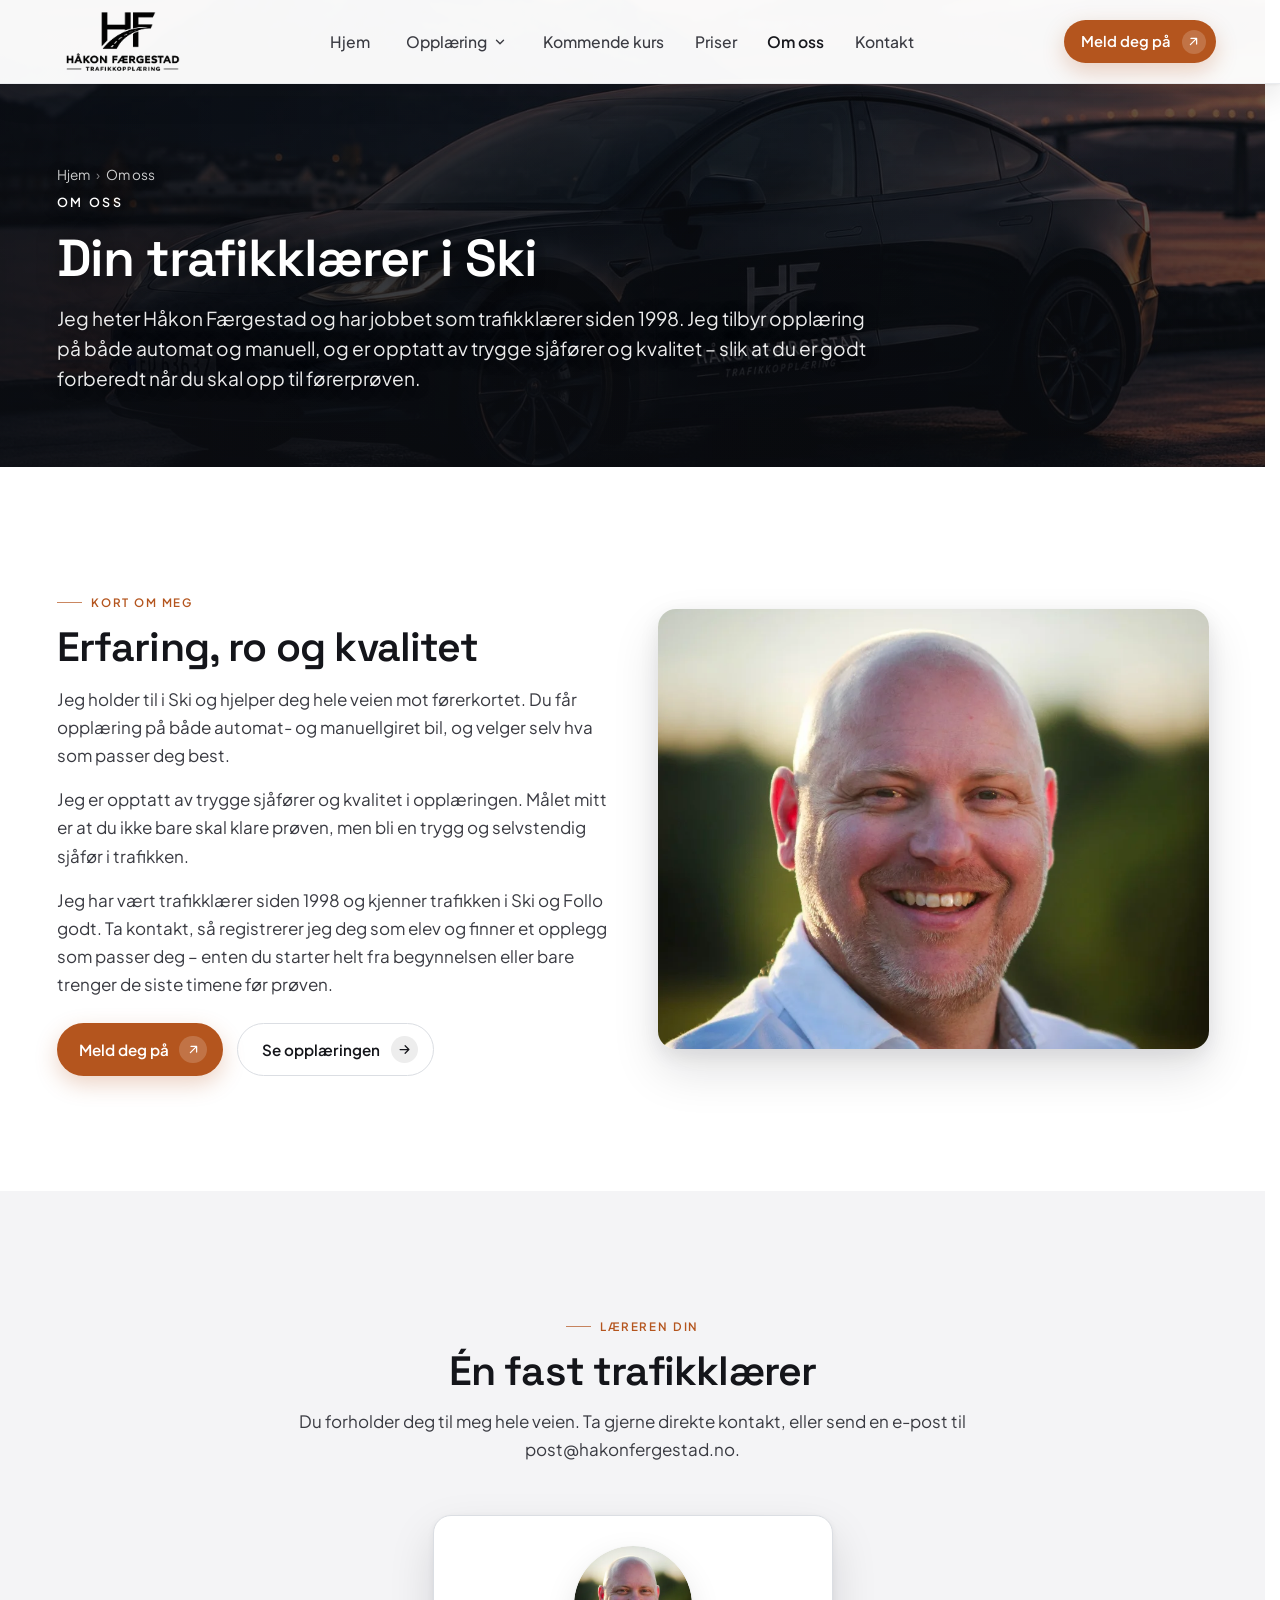
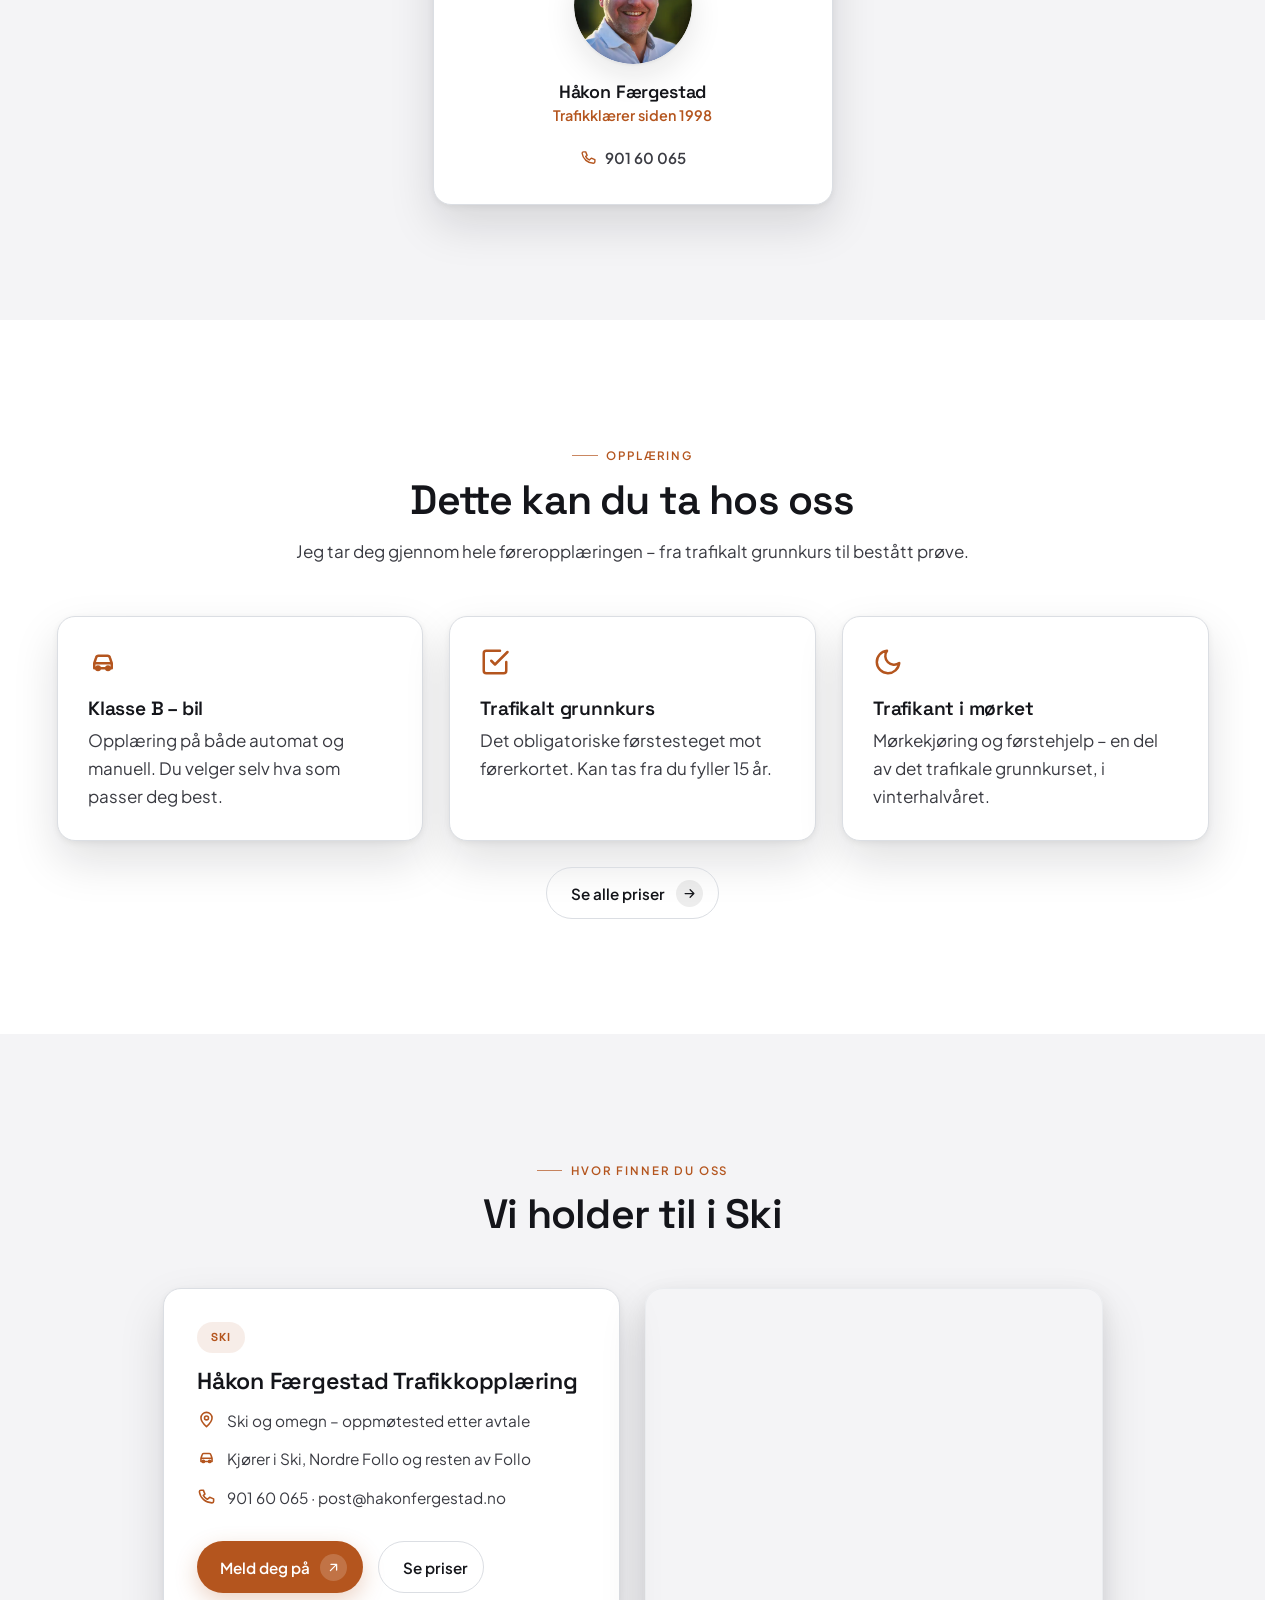
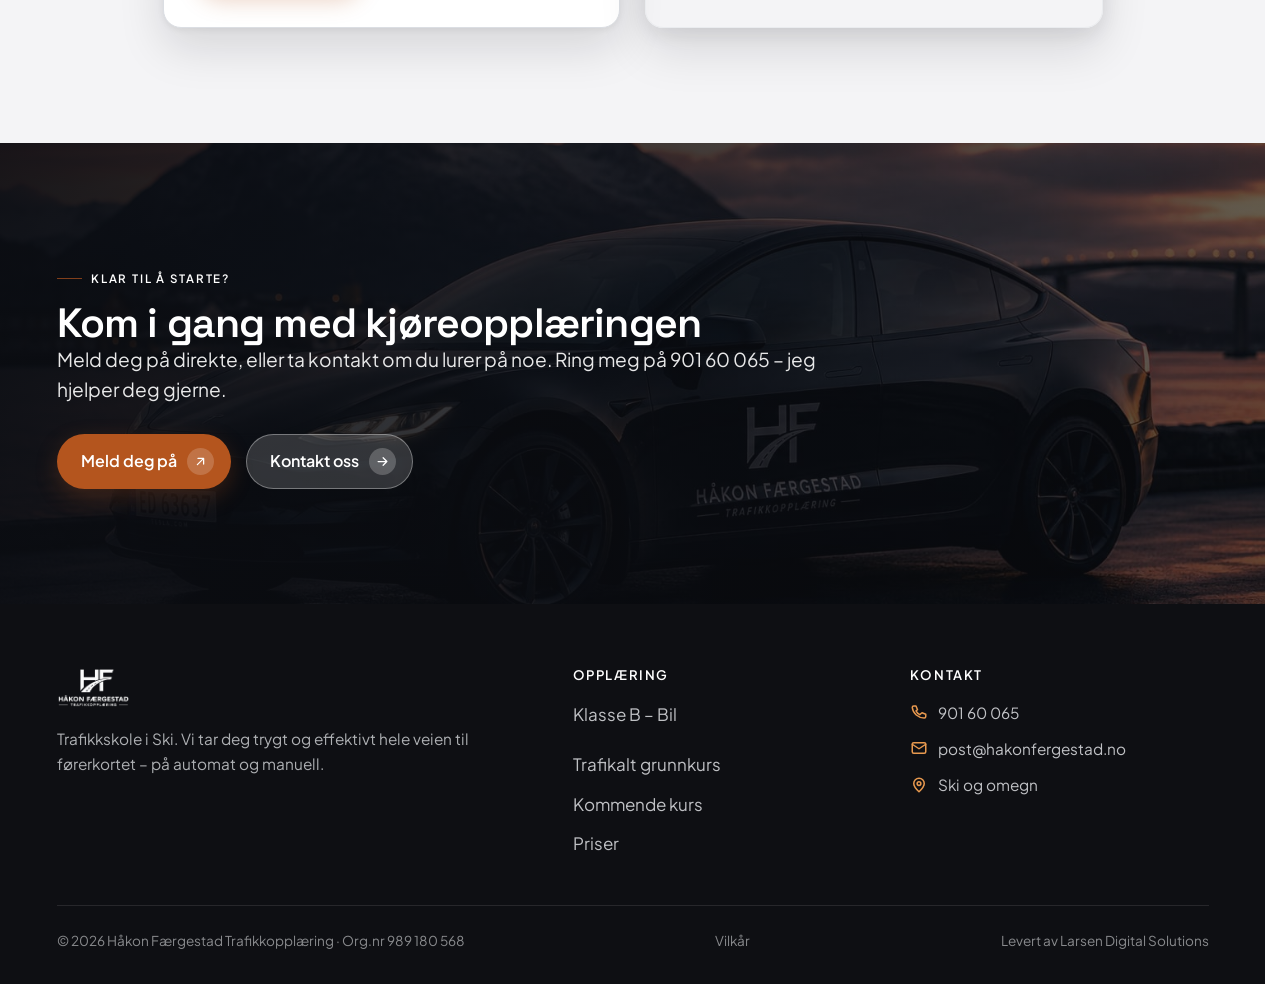
==== commit 417f5f1c: "Om oss: legg til Google Maps (Ski) ved siden av stedskortet Co-Authored-By: Claude Opus 4.8 (1M cont" ====
--- a/om-oss.html
+++ b/om-oss.html
@@ -184,7 +184,7 @@
           <span class="eyebrow eyebrow--center">Hvor finner du oss</span>
           <h2>Vi holder til i Ski</h2>
         </div>
-        <div class="ploc reveal" style="max-width:620px;margin-inline:auto">
+        <div class="ploc reveal" style="max-width:940px;margin-inline:auto;align-items:stretch">
           <article class="card loc-card">
             <span class="loc-card__tag">Ski</span>
             <h3>Håkon Færgestad Trafikkopplæring</h3>
@@ -198,6 +198,9 @@
               <a class="btn btn--ghost" href="priser.html">Se priser</a>
             </div>
           </article>
+          <div class="map" style="aspect-ratio:auto;min-height:340px">
+            <iframe title="Kart – Ski og Follo" loading="lazy" referrerpolicy="no-referrer-when-downgrade" src="https://www.google.com/maps?q=Ski,%20Akershus,%20Norge&output=embed"></iframe>
+          </div>
         </div>
       </div>
     </section>
